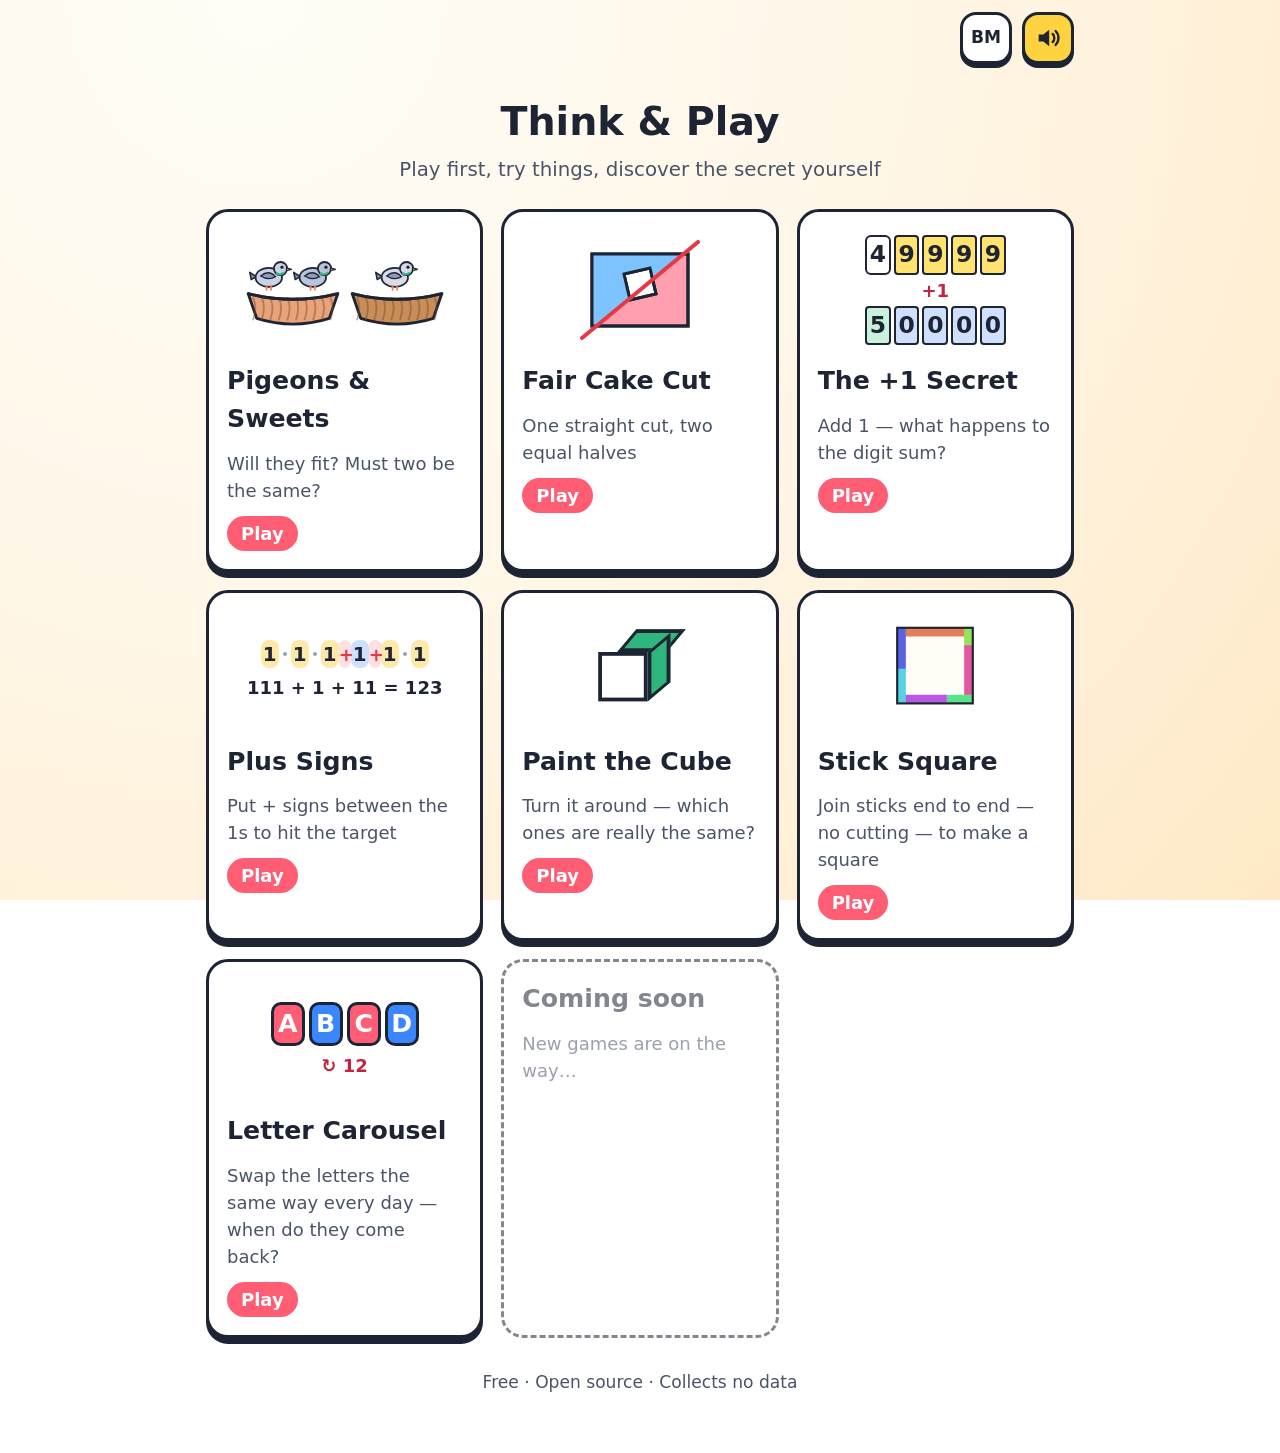
==== index.html @ a8178cfa "Letter Carousel: add a culture corner on heavenly stems and earthly branches Press Next year from 19" ====
<!doctype html>
<html lang="zh-Hans">
<head>
  <meta charset="utf-8">
  <meta name="viewport" content="width=device-width, initial-scale=1, viewport-fit=cover">
  <title>思维小游戏 · Think &amp; Play</title>
  <meta name="description" content="Free, open-source math-thinking games for kids aged 8–12. No accounts, no tracking.">
  <link rel="stylesheet" href="css/style.css?v=27">
</head>
<body>
  <header class="topbar">
    <span style="flex:1"></span>
    <button class="icon-btn" data-lang-next data-i18n-aria="langNext"></button>
    <button class="icon-btn toggle" data-sound-toggle data-i18n-aria="sound"></button>
  </header>

  <main class="hub">
    <h1 data-i18n="siteTitle">思维小游戏</h1>
    <p class="sub" data-i18n="siteSub">先玩，先试，自己发现秘诀</p>

    <div class="cards">
      <a class="card" href="pigeon.html">
        <div class="art" id="pigeon-art"></div>
        <h2 data-i18n="gamePigeon">鸽子与糖果</h2>
        <p data-i18n="gamePigeonDesc">放得下吗？一定会撞吗？</p>
        <span class="tag" data-i18n="play">开始玩</span>
      </a>
      <a class="card" href="cut.html">
        <div class="art" id="cut-art"></div>
        <h2 data-i18n="gameCut">公平切蛋糕</h2>
        <p data-i18n="gameCutDesc">一刀，切成一样大的两块</p>
        <span class="tag" data-i18n="play">开始玩</span>
      </a>
      <a class="card" href="digit.html">
        <div class="art" id="digit-art"><div class="odo"><span>4</span><span class="nine">9</span><span class="nine">9</span><span class="nine">9</span><span class="nine">9</span></div><b class="odo-arrow">+1</b><div class="odo"><span class="plus">5</span><span class="zero">0</span><span class="zero">0</span><span class="zero">0</span><span class="zero">0</span></div></div>
        <h2 data-i18n="gameDigit">加一的秘密</h2>
        <p data-i18n="gameDigitDesc">加 1 以后，数字和会怎么变？</p>
        <span class="tag" data-i18n="play">开始玩</span>
      </a>
      <a class="card" href="plus.html">
        <div class="art" id="plus-art"><div class="ones locked demo"><span class="one b0">1</span><span class="gap"></span><span class="one b0">1</span><span class="gap"></span><span class="one b0">1</span><span class="gap on">+</span><span class="one b1">1</span><span class="gap on">+</span><span class="one b0">1</span><span class="gap"></span><span class="one b0">1</span></div><b class="plus-eq">111 + 1 + 11 = 123</b></div>
        <h2 data-i18n="gamePlus">加号游戏</h2>
        <p data-i18n="gamePlusDesc">在一排 1 中间放加号，凑出目标数</p>
        <span class="tag" data-i18n="play">开始玩</span>
      </a>
      <a class="card" href="cube.html">
        <div class="art" id="cube-art"><div class="mini-cube big"><span class="mt"></span><span class="mf"></span><span class="mr"></span></div></div>
        <h2 data-i18n="gameCube">涂立方体</h2>
        <p data-i18n="gameCubeDesc">转一转，看看哪些其实是同一种</p>
        <span class="tag" data-i18n="play">开始玩</span>
      </a>
      <a class="card" href="stick.html">
        <div class="art" id="stick-art"><svg viewBox="0 0 120 100" aria-hidden="true"><rect x="25" y="10" width="70" height="70" fill="#fffdf6"/><g stroke-width="8"><line x1="25" y1="14" x2="33" y2="14" stroke="hsl(47 72% 62%)"/><line x1="33" y1="14" x2="95" y2="14" stroke="hsl(16 72% 62%)"/><line x1="91" y1="10" x2="91" y2="26" stroke="hsl(94 72% 62%)"/><line x1="91" y1="26" x2="91" y2="80" stroke="hsl(329 72% 62%)"/><line x1="95" y1="76" x2="71" y2="76" stroke="hsl(141 72% 62%)"/><line x1="71" y1="76" x2="25" y2="76" stroke="hsl(282 72% 62%)"/><line x1="29" y1="80" x2="29" y2="48" stroke="hsl(188 72% 62%)"/><line x1="29" y1="48" x2="29" y2="10" stroke="hsl(235 72% 62%)"/></g><rect x="25" y="10" width="70" height="70" fill="none" stroke="#1d2433" stroke-width="2"/></svg></div>
        <h2 data-i18n="gameStick">小棒拼正方形</h2>
        <p data-i18n="gameStickDesc">首尾接起来，不能截断，拼成正方形</p>
        <span class="tag" data-i18n="play">开始玩</span>
      </a>
      <a class="card" href="letter.html">
        <div class="art" id="letter-art"><div class="today mini"><span class="ltile" style="background:#ff5d73;color:#fff">A</span><span class="ltile" style="background:#3a86ff;color:#fff">B</span><span class="ltile" style="background:#ff5d73;color:#fff">C</span><span class="ltile" style="background:#3a86ff;color:#fff">D</span></div><b class="odo-arrow">↻ 12</b></div>
        <h2 data-i18n="gameLetter">字母转转乐</h2>
        <p data-i18n="gameLetterDesc">每天按同样的规则换字母，几天后回到原样？</p>
        <span class="tag" data-i18n="play">开始玩</span>
      </a>
      <div class="card soon">
        <h2 data-i18n="comingSoon">快做好了</h2>
        <p data-i18n="noGamesYet">新游戏正在路上……</p>
      </div>
    </div>

    <p class="footer" data-i18n="footer">免费 · 开源 · 不收集任何信息</p>
  </main>

  <script src="js/core.js?v=27"></script>
  <script src="js/strings.js?v=27"></script>
  <script src="js/pigeon-skins.js?v=27"></script>
  <script>
    (function () {
      var sk = MG.PIGEON_ART;
      document.getElementById('pigeon-art').innerHTML =
        '<div class="hub-nest">' + sk.item(0) + sk.item(1) + sk.box(true) + '</div>' +
        '<div class="hub-nest">' + sk.item(2) + sk.box(false) + '</div>';
      document.getElementById('cut-art').innerHTML =
        '<svg viewBox="0 0 120 100" aria-hidden="true"><defs><clipPath id="hl"><path d="M0 0H120L0 100Z"/></clipPath></defs>' +
        '<path d="M12 14H108V86H12Z M44 34L70 28L76 54L50 60Z" fill="#ff9fb0" fill-rule="evenodd" stroke="#1d2433" stroke-width="3"/>' +
        '<path d="M12 14H108V86H12Z M44 34L70 28L76 54L50 60Z" fill="#7cc3ff" fill-rule="evenodd" clip-path="url(#hl)"/>' +
        '<path d="M12 14H108V86H12Z M44 34L70 28L76 54L50 60Z" fill="none" stroke="#1d2433" stroke-width="3"/>' +
        '<path d="M2 98L118 2" stroke="#e63946" stroke-width="4" stroke-linecap="round"/></svg>';
      MG.setupTopbar();
    })();
  </script>
</body>
</html>
---- css/style.css ----
/* 大字、高对比、大按钮、触屏友好 */
:root {
  --bg: #fff7e8;
  --bg2: #ffe9c7;
  --card: #ffffff;
  --ink: #1d2433;
  --ink-soft: #4a5468;
  --accent: #ff5d73;
  --accent-ink: #ffffff;
  --go: #13a36b;
  --line: #1d2433;
  --sel: #ffd23f;
  --focus: #3a86ff;
  --radius: 22px;
  font-size: 18px;
}
* { box-sizing: border-box; }
[hidden] { display: none !important; }
html, body { margin: 0; }
body {
  font-family: "PingFang SC", "Hiragino Sans GB", "Noto Sans SC", "Microsoft YaHei", system-ui, -apple-system, "Segoe UI", Roboto, sans-serif;
  color: var(--ink);
  background: radial-gradient(circle at 20% 0%, #fffdf6 0, var(--bg) 45%, var(--bg2) 100%) fixed;
  min-height: 100vh; min-height: 100dvh;
  -webkit-tap-highlight-color: transparent;
  line-height: 1.5;
}
button { font: inherit; color: inherit; cursor: pointer; touch-action: manipulation; }
button:focus-visible, a:focus-visible { outline: 4px solid var(--focus); outline-offset: 3px; }
svg { display: block; }

/* ---------- 顶栏 ---------- */
.topbar {
  display: flex; align-items: center; gap: 10px;
  padding: 12px 16px; max-width: 900px; margin: 0 auto;
}
.topbar .title { flex: 1; min-width: 0; font-size: 1.25rem; font-weight: 800; text-align: center; white-space: nowrap; overflow: hidden; text-overflow: ellipsis; }
.icon-btn {
  width: 52px; height: 52px; flex: none; border-radius: 16px;
  border: 3px solid var(--line); background: var(--card);
  display: grid; place-items: center; padding: 0; font-weight: 800; font-size: .95rem;
  box-shadow: 0 4px 0 var(--line); transition: transform .08s;
  text-decoration: none; color: var(--ink);
}
.icon-btn svg { width: 28px; height: 28px; }
.icon-btn:active { transform: translateY(3px); box-shadow: 0 1px 0 var(--line); }
.icon-btn[aria-pressed="true"].toggle { background: var(--sel); }

.big-btn {
  display: inline-flex; align-items: center; justify-content: center; gap: 10px;
  min-height: 64px; padding: 0 28px; border-radius: 999px;
  border: 3px solid var(--line); background: var(--accent); color: var(--accent-ink);
  font-size: 1.3rem; font-weight: 800; box-shadow: 0 5px 0 var(--line);
  text-decoration: none; transition: transform .08s, opacity .2s;
}
.big-btn svg { width: 30px; height: 30px; }
.big-btn:active { transform: translateY(4px); box-shadow: 0 1px 0 var(--line); }
.big-btn.secondary { background: var(--card); color: var(--ink); }
.big-btn.go { background: var(--go); }
.big-btn:disabled { opacity: .35; cursor: default; transform: none; box-shadow: 0 5px 0 var(--line); }

/* ---------- 首页 ---------- */
.hub { max-width: 900px; margin: 0 auto; padding: 8px 16px 40px; }
.hub h1 { font-size: 2.2rem; margin: 8px 0 0; text-align: center; }
.hub .sub { text-align: center; color: var(--ink-soft); margin: 4px 0 24px; font-size: 1.1rem; }
.cards { display: grid; gap: 18px; grid-template-columns: repeat(auto-fit, minmax(250px, 1fr)); }
.card {
  background: var(--card); border: 3px solid var(--line); border-radius: var(--radius);
  box-shadow: 0 6px 0 var(--line); padding: 18px; display: flex; flex-direction: column; gap: 12px;
  text-decoration: none; color: inherit;
}
.card .art { height: 120px; display: flex; align-items: center; justify-content: center; gap: 4px; }
.card .art svg { width: 56px; height: 56px; }
.card h2 { margin: 0; font-size: 1.4rem; }
.card p { margin: 0; color: var(--ink-soft); }
.card.soon { opacity: .55; box-shadow: none; border-style: dashed; }
.card .tag { align-self: flex-start; font-weight: 800; padding: 4px 14px; border-radius: 999px; background: var(--bg2); }
.card:not(.soon) .tag { background: var(--accent); color: #fff; }
.footer { text-align: center; color: var(--ink-soft); margin-top: 32px; font-size: .95rem; }
.footer a { color: inherit; }


/* ---------- 游戏页通用 ---------- */
.game { max-width: 900px; margin: 0 auto; padding: 0 16px 24px; display: flex; flex-direction: column; gap: 12px; }

/* ---------- 弹窗 ---------- */
dialog {
  border: 3px solid var(--line); border-radius: 28px; padding: 24px; max-width: min(560px, calc(100vw - 32px));
  width: 100%; background: var(--card); color: var(--ink); box-shadow: 0 8px 0 var(--line);
  max-height: calc(100dvh - 32px);
}
dialog::backdrop { background: rgba(29, 36, 51, .45); }
dialog h2 { margin: 0 0 8px; font-size: 1.9rem; text-align: center; }
dialog .face { width: 110px; height: 110px; margin: 0 auto 8px; }
dialog .tip { font-size: 1.2rem; font-weight: 700; text-align: center; background: var(--bg); border-radius: 18px; padding: 14px; margin: 12px 0; }
dialog .actions { display: flex; gap: 12px; justify-content: center; flex-wrap: wrap; margin-top: 16px; }
dialog.math { max-width: min(680px, calc(100vw - 32px)); }
dialog.math h3 { margin: 18px 0 4px; font-size: 1.25rem; }
dialog.math p { margin: 6px 0; font-size: 1.05rem; }
.levels-grid { display: grid; grid-template-columns: repeat(auto-fill, minmax(76px, 1fr)); gap: 12px; margin-top: 12px; }
.lv-btn {
  height: 76px; border-radius: 20px; border: 3px solid var(--line); background: var(--card);
  font-size: 1.6rem; font-weight: 800; box-shadow: 0 4px 0 var(--line); position: relative;
}
.lv-btn.done { background: #c9f2dc; }
.lv-btn.current { background: var(--sel); }
.lv-btn:disabled { opacity: .35; box-shadow: none; }
.lv-btn small { position: absolute; bottom: 3px; left: 0; right: 0; font-size: .7rem; letter-spacing: 2px; }
dialog.rules h3 { margin: 16px 0 4px; font-size: 1.25rem; }
.rules-list { list-style: none; padding: 0; margin: 8px 0; display: flex; flex-direction: column; gap: 10px; counter-reset: r; }
.rules-list li { display: flex; align-items: center; gap: 12px; font-size: 1.1rem; font-weight: 700; background: var(--bg); border-radius: 18px; padding: 10px 12px; }
.rule-art { flex: none; width: 76px; height: 56px; display: flex; align-items: center; justify-content: center; gap: 2px; }
.rule-art svg { width: 36px; height: 36px; }
.fx-canvas { position: fixed; inset: 0; width: 100vw; height: 100vh; pointer-events: none; z-index: 1000; }

@media (max-width: 520px) {
  :root { font-size: 16px; }
  .topbar { gap: 6px; padding: 10px 12px; }
  .topbar .title { font-size: 1.05rem; }
  .icon-btn { width: 46px; height: 46px; border-radius: 14px; }
  .icon-btn svg { width: 24px; height: 24px; }
}
/* 用户开了「减少动态效果」：不做任何动画（尤其不要无限循环的动画） */
@media (prefers-reduced-motion: reduce) {
  *, *::before, *::after { animation-duration: .01ms !important; animation-iteration-count: 1 !important; transition-duration: .01ms !important; }
}

/* ---------- 鸽子与糖果 ---------- */
.ask-row { display: flex; align-items: center; gap: 12px; }
.ask { flex: 1; margin: 0; font-size: 1.35rem; line-height: 1.35; }
.status { margin: 0; min-height: 1.6em; font-weight: 800; font-size: 1.1rem; text-align: center; }
.status.warn { color: #c2253f; }
.status.info { color: #1d5fc9; }
.status.soft { color: var(--ink-soft); font-weight: 700; }
.pboard {
  background: rgba(255, 255, 255, .65); border: 3px solid var(--line); border-radius: var(--radius);
  padding: 14px; min-height: 240px; display: flex; flex-direction: column; gap: 14px; justify-content: center;
}
.pbar { display: flex; flex-direction: column; gap: 12px; align-items: center; }
.pactions, .least-ctrl { display: flex; gap: 10px; align-items: center; justify-content: center; flex-wrap: wrap; }
.icon-btn.hint, .big-btn.hint { outline: 4px solid var(--g1, #ff8c1a); outline-offset: 3px; }
.icon-btn:disabled { opacity: .35; cursor: default; box-shadow: none; transform: none; }
.small-txt { font-size: 1rem; }
.n-val { min-width: 2.4em; text-align: center; font-size: 2rem; }

/* 第一章：电线上的鸽子 + 窝 */
.wire { min-height: 56px; display: flex; flex-wrap: wrap; gap: 4px; justify-content: center; align-items: flex-end;
  border-bottom: 3px solid #7a8396; padding-bottom: 2px; }
.witem svg { width: 50px; height: 42px; }
.nests { display: grid; gap: 10px; grid-template-columns: repeat(var(--cols), minmax(0, 1fr)); }
.nest-wrap { display: flex; flex-direction: column; align-items: center; border-radius: 18px; padding: 6px 2px 0; cursor: pointer; }
.nest-wrap.over { background: repeating-linear-gradient(135deg, #ffe36e 0 10px, #fff3b0 10px 20px); }
.nest-wrap.glow { outline: 4px solid #ff8c1a; outline-offset: 2px; }
.nest-in { display: flex; flex-wrap: wrap-reverse; justify-content: center; align-items: flex-end; gap: 2px; min-height: 48px; margin-bottom: -10px; position: relative; z-index: 1; }
.pitem { padding: 0; border: 0; background: none; border-radius: 10px; }
.pitem svg { width: 46px; height: 38px; }
.pitem.extra { background: rgba(255, 93, 115, .3); }
.slot { width: 40px; height: 34px; border: 3px dashed #a39b8b; border-radius: 50%; margin: 2px 3px; }
.nest-btn { width: 100%; max-width: 130px; padding: 0; border: 0; background: none; position: relative; text-align: center; }
.nest-btn svg { width: 100%; height: auto; }
.nest-btn .cnt { display: block; font-weight: 800; font-size: .95rem; white-space: nowrap; }
.nest-wrap.over .cnt { color: #c2253f; }

/* 第二章：分糖 */
.pool { display: flex; flex-direction: column; align-items: center; gap: 6px; }
.pool-sweets, .plate { display: flex; flex-wrap: wrap; justify-content: center; gap: 2px; }
.pool-sweets { min-height: 30px; }
.psweet svg { width: 32px; height: 24px; }
.pool-n { font-size: 1.15rem; }
.kids { display: grid; gap: 10px; grid-template-columns: repeat(auto-fit, minmax(120px, 1fr)); }
.kid { display: flex; flex-direction: column; align-items: center; gap: 6px; background: var(--card); border: 3px solid var(--line); border-radius: 20px; padding: 8px 6px; }
.kid > svg { width: 64px; height: 64px; }
.kid.same { box-shadow: 0 0 0 6px var(--sel); }
.kid .plate { min-height: 28px; max-width: 120px; }
.kid .plate .psweet svg { width: 24px; height: 18px; }
.kid .amt { font-size: 2rem; line-height: 1; }
.kid .pm { display: flex; gap: 8px; }
.kid .pm .icon-btn { width: 48px; height: 48px; }

/* 第三章：楼梯 + 比一比 */
.least-top { display: flex; flex-direction: column; align-items: center; gap: 4px; }
.faces { display: flex; flex-wrap: wrap; justify-content: center; align-items: center; }
.faces .face svg { width: 34px; height: 34px; }
.faces .more { font-weight: 800; margin-left: 4px; }
.kid-n { font-size: 1.3rem; }
.stair { width: 100%; max-height: 170px; }
.stair-note { margin: 0; text-align: center; color: var(--ink-soft); font-weight: 700; }
.compare { display: flex; flex-direction: column; gap: 8px; }
.cmp-row { display: flex; flex-direction: column; gap: 2px; font-weight: 700; }
.cmp-head { display: flex; justify-content: space-between; gap: 8px; }
.cmp-head b { font-size: 1.15rem; }
.cmp-track { height: 22px; border: 3px solid var(--line); border-radius: 999px; background: #fff; overflow: hidden; }
.cmp-bar { height: 100%; }
.cmp-bar.need { background: #2ec4b6; }
.cmp-bar.need.over { background: #ff5d73; }
.cmp-bar.have { background: #ffb627; }
.verdict { margin: 0; text-align: center; font-size: 1.2rem; font-weight: 800; padding: 6px 10px; border-radius: 14px; }
.verdict small { display: block; font-size: .9rem; font-weight: 700; color: var(--ink-soft); }
.verdict.ok { background: #d6f5ec; }
.verdict.forced { background: #ffe0e5; }

/* 奥数真题卡片 */
.oly-card { background: #fffbe6; border: 3px solid var(--line); border-radius: var(--radius); padding: 14px 16px; box-shadow: 0 5px 0 var(--line); }
.oly-source { margin: 0 0 8px; font-size: .9rem; font-weight: 800; color: #8a5a00; }
.oly-q { margin: 0; font-size: 1.1rem; font-weight: 700; }
.oly-note { margin: 8px 0 0; font-size: .9rem; color: var(--ink-soft); }
.oly-src-small { font-size: .9rem; font-weight: 800; color: #8a5a00; background: #fffbe6; border-radius: 12px; padding: 8px 12px; }

/* 弹窗里的小零件 */
.lv-chapter { margin: 14px 0 0; font-size: 1.15rem; }
.lv-btn svg { width: 34px; height: 34px; margin: 0 auto; }
dialog .face svg { width: 100%; height: 100%; }
.rule-art { width: 96px; }
.rule-art svg { width: 40px; height: 34px; }
.rule-art .arrow { font-weight: 800; }
.pm-demo, .nope-demo { display: flex; gap: 4px; }
.pm-demo svg, .nope-demo svg { width: 28px; height: 28px; }

/* 解答、想一想：没有游戏的关卡 */
.lesson { display: flex; flex-direction: column; gap: 12px; }
.lesson-art { display: flex; flex-direction: column; gap: 8px; align-items: stretch; }
.lesson-text, .lesson-q { margin: 0; font-size: 1.15rem; font-weight: 700; line-height: 1.6; }
.art-nests .nest-wrap { cursor: default; }
.art-nests { max-width: 420px; margin: 0 auto; width: 100%; }
.art-kids .kid { padding: 6px 4px; }
.art-kids .kid > svg { width: 48px; height: 48px; }
.art-formula { margin: 0; text-align: center; font-size: 1.3rem; font-weight: 800; }
.art-formula .teal { color: #13866f; }
.big-answer { margin: 0; text-align: center; font-size: 2.2rem; font-weight: 900; color: #c2253f; }
.reveal { margin: 0; padding: 10px 14px; border-radius: 16px; font-size: 1.1rem; font-weight: 700; }
.reveal b { display: block; font-size: .95rem; }
.hint-box { background: #e3eeff; }
.answer-box { background: #d6f5ec; }
.big-btn.toggle-big[aria-pressed="true"] { background: var(--sel); }
.drawer { display: flex; flex-wrap: wrap; justify-content: center; gap: 4px; padding: 12px; border: 3px solid var(--line); border-radius: 12px; background: #e9d2b4; max-width: 320px; margin: 0 auto; box-shadow: inset 0 -10px 0 #d2b38c; }
.sock { width: 30px; height: 38px; }
.sock-boxes { display: grid; grid-template-columns: repeat(3, 1fr); gap: 8px; max-width: 360px; margin: 0 auto; width: 100%; }
.sock-box { display: flex; justify-content: center; gap: 2px; padding: 10px 4px; border: 3px solid var(--line); border-radius: 12px; background: #fff; min-height: 70px; }
.sock.pop { outline: 3px dashed #c2253f; outline-offset: 2px; border-radius: 8px; }
.tiles { display: flex; flex-wrap: wrap; justify-content: center; gap: 6px; }
.ntile { display: inline-grid; place-items: center; width: 42px; height: 42px; border: 3px solid var(--line); border-radius: 12px; background: #fff; font-weight: 800; font-size: 1.15rem; }
.ntile.picked { background: var(--sel); }
.ntile.sixth { background: #ffb3c0; outline: 3px dashed #c2253f; outline-offset: 2px; }
.ntile.clash { background: #ffe0e5; text-decoration: line-through; }
.pair-boxes { display: grid; grid-template-columns: repeat(5, 1fr); gap: 6px; }
.pair-box { display: flex; flex-direction: column; align-items: center; gap: 4px; padding: 6px 2px; border: 3px solid var(--line); border-radius: 12px; background: #fff7e8; }
.pair-box small { font-weight: 800; color: var(--ink-soft); }
.hands { width: 100%; max-width: 230px; margin: 0 auto; }

@media (max-width: 520px) {
  .ask { font-size: 1.15rem; }
  .pboard { padding: 10px 8px; }
  .nests { gap: 4px; }
  .pitem svg { width: 36px; height: 30px; }
  .slot { width: 30px; height: 26px; }
  .witem svg { width: 40px; height: 34px; }
  .kids { grid-template-columns: repeat(auto-fit, minmax(96px, 1fr)); gap: 6px; }
  .kid > svg { width: 52px; height: 52px; }
  .kid .pm .icon-btn { width: 42px; height: 42px; }
  .kids-4 .kids { grid-template-columns: repeat(2, 1fr); }
  .oly-q { font-size: 1rem; }
  .lesson-text, .lesson-q { font-size: 1.05rem; }
  .pair-boxes { gap: 3px; }
  .ntile { width: 36px; height: 36px; font-size: 1rem; }
  .pair-box .ntile { width: 34px; }
  .oly-card { padding: 10px 12px; }
  .n-val { font-size: 1.6rem; }
}
.hub-nest { display: flex; flex-wrap: wrap; justify-content: center; width: 100px; }
.card .art .hub-nest svg { width: 44px; height: 38px; }
.card .art .hub-nest svg:last-child { width: 96px; height: 42px; margin-top: -8px; }
.kids.art-kids { grid-template-columns: repeat(4, minmax(0, 1fr)); gap: 6px; }
.art-kids .plate .psweet svg { width: 18px; height: 14px; }
.portrait { margin: 0 auto; display: flex; flex-direction: column; align-items: center; gap: 6px; }
.portrait svg { width: 170px; height: auto; }
.portrait figcaption { font-size: .9rem; font-weight: 700; color: var(--ink-soft); text-align: center; }

/* ---------- 公平切蛋糕 ---------- */
.cut-board { padding: 8px; }
.csvg { width: 100%; max-width: 560px; margin: 0 auto; aspect-ratio: 1; touch-action: none; display: block; user-select: none; -webkit-user-select: none; }
.csvg .cut { stroke: #1d2433; stroke-width: .9; stroke-linecap: round; }
.csvg .cut.helper { stroke: #6b7280; stroke-width: .45; stroke-dasharray: 1.6 1.1; }
.csvg .cut.helper.last { stroke: #1d2433; stroke-width: .7; stroke-dasharray: none; }
.csvg .cut.win { stroke: #e63946; stroke-width: 1.2; stroke-dasharray: none; }
.csvg .pt { fill: #3a86ff; stroke: #fff; stroke-width: .5; }
.csvg .pt.sel { fill: #ffd23f; stroke: #1d2433; stroke-width: .6; }
.csvg .pt.glow { fill: #ff8c1a; stroke: #1d2433; stroke-width: .5; r: 2.2; }
.csvg .hint-ring { fill: none; stroke: #ff8c1a; stroke-width: .8; stroke-dasharray: 1.4 1; }
.reveal-wrap { display: flex; flex-direction: column; gap: 8px; }
.read-art { width: 220px; max-width: 70vw; height: auto; }
.card .art #cut-art svg, #cut-art svg { width: 120px; height: 100px; }
.portrait-row { display: grid; grid-template-columns: 1fr 1fr; gap: 10px; }
.portrait-row .portrait svg { width: 100%; max-width: 160px; }
.portrait figcaption b { display: block; color: var(--ink); }
.portrait figcaption span { font-weight: 600; }

/* ---------- 加一的秘密 ---------- */
.wheels { display: grid; grid-template-columns: repeat(7, minmax(0, 1fr)); gap: 6px; max-width: 480px; margin: 0 auto; width: 100%; }
.wheel { display: flex; flex-direction: column; align-items: center; gap: 4px; background: #1d2433; border-radius: 14px; padding: 6px 2px; }
.wheel .dg { font-size: 2.2rem; line-height: 1.1; color: #fff; font-variant-numeric: tabular-nums; }
.wheel.lead .dg { color: #66708a; }
.wheel .wbtn { width: 40px; height: 36px; border-radius: 10px; box-shadow: 0 3px 0 var(--line); }
.wheel .wbtn svg { width: 22px; height: 22px; }
.wheels.locked .wbtn { visibility: hidden; }
.sums { display: flex; flex-direction: column; gap: 8px; }
.srow { display: flex; flex-wrap: wrap; align-items: baseline; gap: 4px 10px; background: #fff; border: 2px solid var(--line); border-radius: 14px; padding: 8px 12px; }
.slabel { font-size: 1.05rem; min-width: 8.5em; }
.slabel b { font-size: 1.3rem; font-variant-numeric: tabular-nums; }
.sdigits { font-weight: 700; font-variant-numeric: tabular-nums; }
.sdigits i { font-style: normal; color: var(--ink-soft); margin: 0 2px; }
.sdigits b { font-size: 1.25rem; }
.sdigits .nine, .odo .nine { background: #ffe36e; border-radius: 4px; }
.sdigits .zero, .odo .zero { background: #cfe0ff; border-radius: 4px; }
.sdigits .plus, .odo .plus { background: #c9f2dc; border-radius: 4px; }
.badge { font-weight: 800; font-size: .9rem; border-radius: 999px; padding: 1px 10px; }
.badge.ok { background: #c9f2dc; color: #0d6b45; }
.badge.no { background: #ffe0e5; color: #a01a33; }
.change { margin: 0; text-align: center; font-weight: 800; font-size: 1.15rem; }
.change b { font-size: 1.6rem; }
.change.down b { color: #c2253f; }
.change.up b { color: #13866f; }
.odo { display: inline-flex; gap: 3px; font-weight: 900; font-size: 1.6rem; font-variant-numeric: tabular-nums; }
.odo span { display: inline-block; min-width: 1.1em; text-align: center; border: 2px solid var(--line); border-radius: 6px; background: #fff; }
.odo.big { font-size: 2rem; justify-content: center; width: 100%; height: 100%; align-items: center; }
#digit-art { flex-direction: column; gap: 2px; }
#digit-art .odo { font-size: 1.3rem; }
.odo-arrow { color: #c2253f; }
.carry-art { display: flex; flex-wrap: wrap; align-items: center; justify-content: center; gap: 10px; }
.carry-arrow { font-weight: 900; color: #c2253f; font-size: 1.2rem; }
.mod-table { border-collapse: collapse; margin: 0 auto; font-weight: 700; text-align: center; }
.mod-table th, .mod-table td { border: 2px solid var(--line); padding: 4px 10px; }
.mod-table th { font-size: .85rem; background: var(--bg2); }
.mod-table tr.hit td { background: #c9f2dc; font-weight: 900; }
@media (max-width: 520px) {
  .wheels { gap: 3px; }
  .wheel .dg { font-size: 1.7rem; }
  .wheel .wbtn { width: 38px; height: 34px; }
  .slabel { min-width: 0; }
}



/* ---------- 加号游戏 ---------- */
.ones { display: flex; flex-wrap: wrap; align-items: center; justify-content: center; row-gap: 8px; max-width: 560px; margin: 0 auto; }
.one { display: inline-grid; place-items: center; width: 28px; height: 44px; font-size: 1.7rem; font-weight: 900; font-variant-numeric: tabular-nums; border-radius: 8px; }
.one.b0 { background: #ffe9a8; }
.one.b1 { background: #cfe0ff; }
.gap { width: 24px; height: 44px; padding: 0; border: 0; background: transparent; border-radius: 6px; font-size: 1.5rem; font-weight: 900; color: #e63946; position: relative; }
.gap:not(.on)::after { content: ""; position: absolute; left: 50%; top: 50%; width: 4px; height: 4px; margin: -2px 0 0 -2px; border-radius: 50%; background: #9aa3b5; }
.gap.on { background: #ffe0e5; }
.ones:not(.locked) .gap:hover { background: #fff3c4; }
.ones.demo .one { width: 18px; height: 28px; font-size: 1.1rem; }
.ones.demo .gap { width: 12px; height: 28px; font-size: 1rem; display: inline-grid; place-items: center; }
.counts { display: flex; flex-direction: column; gap: 8px; align-items: center; }
.crow { display: flex; align-items: center; gap: 8px; }
.crow .rep { min-width: 3.2em; text-align: right; font-size: 1.5rem; font-variant-numeric: tabular-nums; }
.crow .times { font-weight: 800; color: var(--ink-soft); }
.crow .cval { min-width: 2.6em; text-align: center; font-size: 1.5rem; }
.crow.singles { border-top: 2px dashed #9aa3b5; padding-top: 6px; }
.crow.singles.bad .cval { color: #c2253f; }
.cnote { color: var(--ink-soft); font-weight: 700; }
.psum { display: flex; flex-direction: column; gap: 8px; align-items: center; }
.pieces { display: flex; flex-wrap: wrap; gap: 4px; justify-content: center; align-items: center; font-weight: 800; }
.pieces i { font-style: normal; color: #e63946; }
.piece { background: #fff; border: 2px solid var(--line); border-radius: 999px; padding: 0 10px; font-variant-numeric: tabular-nums; }
.meters { display: flex; gap: 10px; flex-wrap: wrap; justify-content: center; }
.meter { display: flex; flex-direction: column; align-items: center; background: #fff; border: 3px solid var(--line); border-radius: 16px; padding: 4px 16px; min-width: 120px; }
.meter span { font-weight: 800; font-size: .9rem; color: var(--ink-soft); }
.meter b { font-size: 1.8rem; font-variant-numeric: tabular-nums; }
.meter small { font-weight: 700; color: var(--ink-soft); }
.meter.hit { background: #c9f2dc; }
.meter.over { background: #ffe0e5; }
.win-plus { display: flex; flex-direction: column; align-items: center; justify-content: center; height: 100%; }
.win-plus b { font-size: 2.4rem; }
.win-plus span { font-weight: 800; color: #e63946; }
.win-chips { display: grid; grid-template-columns: repeat(3, 1fr); gap: 4px; height: 100%; align-content: center; }
.win-chips span { display: grid; place-items: center; height: 32px; border: 2px solid var(--line); border-radius: 8px; background: #c9f2dc; font-weight: 900; font-size: 1rem; }
#plus-art { flex-direction: column; gap: 6px; }
.plus-eq { font-size: 1rem; }
@media (max-width: 520px) {
  .one { width: 22px; height: 38px; font-size: 1.4rem; }
  .gap { width: 20px; height: 40px; }
  .one { height: 40px; }
  .crow .rep { font-size: 1.25rem; }
  .crow .icon-btn { width: 42px; height: 42px; }
}

/* ---------- 涂立方体 ---------- */
.stepper { display: flex; gap: 8px; align-items: center; justify-content: center; flex-wrap: wrap; }
.cube-board { align-items: center; }
.cube-stage { display: flex; flex-direction: column; align-items: center; gap: 6px; }
.cube-row { display: flex; align-items: center; gap: 10px; }
.scene { --size: 170px; --half: 85px; width: var(--size); height: var(--size); perspective: 700px; touch-action: none; cursor: grab; margin: 24px; }
.scene.locked { cursor: default; }
.cube3d { width: 100%; height: 100%; position: relative; transform-style: preserve-3d; transition: transform .3s ease; }
.cube3d.dragging { transition: none; }
.cface { position: absolute; inset: 0; border: 4px solid #1d2433; border-radius: 14px; backface-visibility: hidden; -webkit-backface-visibility: hidden;
  background: #fff; box-shadow: inset 0 0 0 6px rgba(29, 36, 51, .06); cursor: pointer; }
.cface.painted { box-shadow: inset 0 0 0 6px rgba(255, 255, 255, .25); }
.cface:focus-visible { outline: 4px solid var(--focus); outline-offset: -8px; }
.collection { width: 100%; min-height: 104px; }
.collection h3 { margin: 4px 0; text-align: center; font-size: 1.05rem; }
.nets { display: flex; flex-wrap: wrap; gap: 10px; justify-content: center; }
.net-item { display: flex; flex-direction: column; align-items: center; padding: 4px; border-radius: 10px; }
.net-item small { font-weight: 800; color: var(--ink-soft); }
.net-item.flash { background: #ffe36e; }
.net { display: grid; grid-template-columns: repeat(4, 14px); grid-template-rows: repeat(3, 14px); gap: 2px; }
.net span { border: 2px solid #1d2433; border-radius: 3px; }
.net.small { grid-template-columns: repeat(4, 10px); grid-template-rows: repeat(3, 10px); gap: 1px; }
.net.small span { border-width: 1.5px; border-radius: 2px; }
.net-groups { display: flex; flex-direction: column; gap: 8px; }
.net-group { display: flex; align-items: center; gap: 12px; justify-content: center; }
.net-group > b { width: 1.5em; text-align: right; }
.win-nets { height: 100%; align-content: center; gap: 6px; }
.mini-cube { position: relative; width: 44px; height: 44px; }
.mini-cube span { position: absolute; border: 2px solid #1d2433; }
.mini-cube .mt { left: 10px; top: 0; width: 26px; height: 12px; background: #2fb67c; transform: skewX(-40deg); transform-origin: bottom left; }
.mini-cube .mf { left: 0; top: 12px; width: 26px; height: 26px; background: #fff; }
.mini-cube .mr { left: 26px; top: 12px; width: 12px; height: 26px; background: #2fb67c; transform: skewY(-40deg); transform-origin: top left; }
.mini-cube.big { transform: scale(1.9); }
@media (prefers-reduced-motion: reduce) { .cube3d { transition: none; } }
@media (max-width: 520px) {
  .scene { --size: 150px; --half: 75px; margin: 20px; }
  .turn { width: 44px; height: 44px; }
}

/* ---------- 小棒拼正方形 ---------- */
.stick-board { gap: 10px; }
.stdiv { margin: 0; text-align: center; font-weight: 800; font-size: 1.1rem; }
.sq-svg { width: 100%; max-width: 220px; margin: 0 auto; display: block; }
.stick-board > .sq-svg { max-width: 130px; }
.side-rows { display: flex; flex-direction: column; gap: 6px; }
.side-row { display: grid; grid-template-columns: 64px 1fr 56px; align-items: center; gap: 6px; }
.side-name { min-height: 44px; border-radius: 12px; border: 3px solid var(--line); background: var(--card); font-weight: 800; padding: 0 4px; }
.track { display: flex; height: 44px; border: 3px dashed #9aa3b5; border-radius: 10px; background: #fff; overflow: hidden; cursor: pointer; }
.side-row.full .track { border-style: solid; border-color: #13866f; }
.seg { height: 100%; border: 0; border-right: 2px solid #1d2433; padding: 0; font-weight: 900; font-size: .95rem; color: #1d2433; min-width: 0; overflow: hidden; }
.side-sum { text-align: right; font-variant-numeric: tabular-nums; }
.side-row.full .side-sum { color: #13866f; }
.pile-sticks { display: flex; flex-wrap: wrap; gap: 5px; justify-content: center; padding-bottom: 6px; border-bottom: 2px dashed #d6cdb8; min-height: 40px; }
.stick { height: 36px; flex: none; border: 3px solid var(--line); border-radius: 8px; font-weight: 900; font-size: 1rem; text-align: right; padding: 0 8px; color: #1d2433; }
.stick.sel { outline: 4px solid #ff8c1a; outline-offset: 2px; }
.pick-grid { display: grid; grid-template-columns: repeat(6, 1fr); gap: 6px; max-width: 420px; margin: 0 auto; width: 100%; }
.pick { min-height: 48px; border-radius: 12px; border: 3px solid var(--line); background: var(--card); font-weight: 800; font-size: 1.2rem; }
.pick.on { background: #c9f2dc; }
.count-art { display: flex; flex-direction: column; align-items: center; gap: 4px; }
.count-art .sq-svg { max-width: 160px; }
.read-squares { display: flex; gap: 10px; justify-content: center; }
.read-squares figure { margin: 0; text-align: center; font-weight: 800; flex: 1; max-width: 200px; }
dialog .face .sq-svg { max-width: 110px; }
#stick-art svg { width: 130px; height: 108px; }
@media (max-width: 520px) {
  .side-row { grid-template-columns: 52px 1fr 46px; gap: 4px; }
  .side-name { font-size: .9rem; }
}

/* ---------- 字母转转乐 ---------- */
.letter-board { gap: 10px; }
.ltile { display: inline-grid; place-items: center; width: 100%; aspect-ratio: 1; max-width: 46px; border: 3px solid var(--line); border-radius: 10px; background: #fff; font-weight: 900; font-size: 1.4rem; }
.ltile.small { max-width: 30px; border-width: 2px; border-radius: 6px; font-size: .95rem; }
.ltile.tiny { max-width: 22px; border-width: 1.5px; border-radius: 4px; font-size: .7rem; }
.rule-card { display: flex; flex-direction: column; align-items: center; gap: 4px; }
.rule-card > b { font-size: .9rem; color: var(--ink-soft); }
.rule-grid { display: grid; grid-template-columns: repeat(var(--n), minmax(0, 30px)); gap: 3px 4px; justify-items: center; }
.rule-grid i { font-style: normal; font-weight: 900; color: var(--ink-soft); line-height: 1; }
.chalkboard { background: #1f4d3a; border: 4px solid #8a6414; border-radius: 14px; padding: 8px 6px 12px; display: flex; flex-direction: column; align-items: center; gap: 6px; }
.chalkboard .day-label { color: #f6f3ea; font-weight: 800; }
.today { display: grid; grid-template-columns: repeat(var(--n), minmax(0, 46px)); gap: 4px; justify-content: center; width: 100%; }
.loops-line { margin: 0; text-align: center; font-weight: 800; }
.history { display: flex; flex-direction: column; gap: 3px; align-items: center; min-height: 152px; }
.hist-row { display: flex; align-items: center; gap: 8px; }
.hist-row small { min-width: 5em; text-align: right; color: var(--ink-soft); font-weight: 700; white-space: nowrap; }
.hist-tiles { display: flex; gap: 2px; }
.hist-tiles .ltile.tiny { width: 22px; }
.split-art { display: flex; gap: 8px; justify-content: center; flex-wrap: wrap; }
.split-group { display: flex; gap: 3px; padding: 6px; border: 3px dashed #9aa3b5; border-radius: 12px; }
.split-group .ltile.small { width: 30px; }
.loop-diagram { width: 100%; max-width: 460px; margin: 0 auto; display: block; }
.mini-rule { font-weight: 900; font-size: 1.1rem; }
#letter-art { flex-direction: column; gap: 6px; }
.today.mini { --n: 4; grid-template-columns: repeat(4, 34px); }
@media (max-width: 520px) {
  .ltile { font-size: 1.15rem; border-width: 2px; }
  .hist-row small { min-width: 4em; font-size: .75rem; }
}

/* 文化课：天干地支 */
.gz-year { display: flex; flex-direction: column; align-items: center; gap: 2px; background: #b3261e; color: #ffe9a8; border: 4px solid #8a6414; border-radius: 14px; padding: 10px; text-align: center; }
.gz-year b { font-size: 1.35rem; }
.gz-year small { font-weight: 800; color: #fff3c4; }
.gz-title { margin: 4px 0 0; font-size: 1rem; text-align: center; }
.gz-row { display: grid; gap: 4px; }
.gz-row.stems { grid-template-columns: repeat(5, 1fr); }
.gz-row.branches { grid-template-columns: repeat(6, 1fr); }
.gz-card { position: relative; display: flex; flex-direction: column; align-items: center; border: 3px solid var(--line); border-radius: 10px; background: #fff; padding: 14px 2px 4px; }
.gz-card small { position: absolute; top: 2px; left: 4px; font-weight: 900; font-size: .75rem; color: var(--ink-soft); }
.gz-card b { font-size: 1.5rem; line-height: 1.1; }
.gz-card i { font-style: normal; font-size: .7rem; font-weight: 700; color: var(--ink-soft); white-space: nowrap; overflow: hidden; text-overflow: ellipsis; max-width: 100%; }
.gz-card.cur { background: #ffd23f; box-shadow: 0 0 0 3px #b3261e; }
.gz-card.cur small { color: #1d2433; }
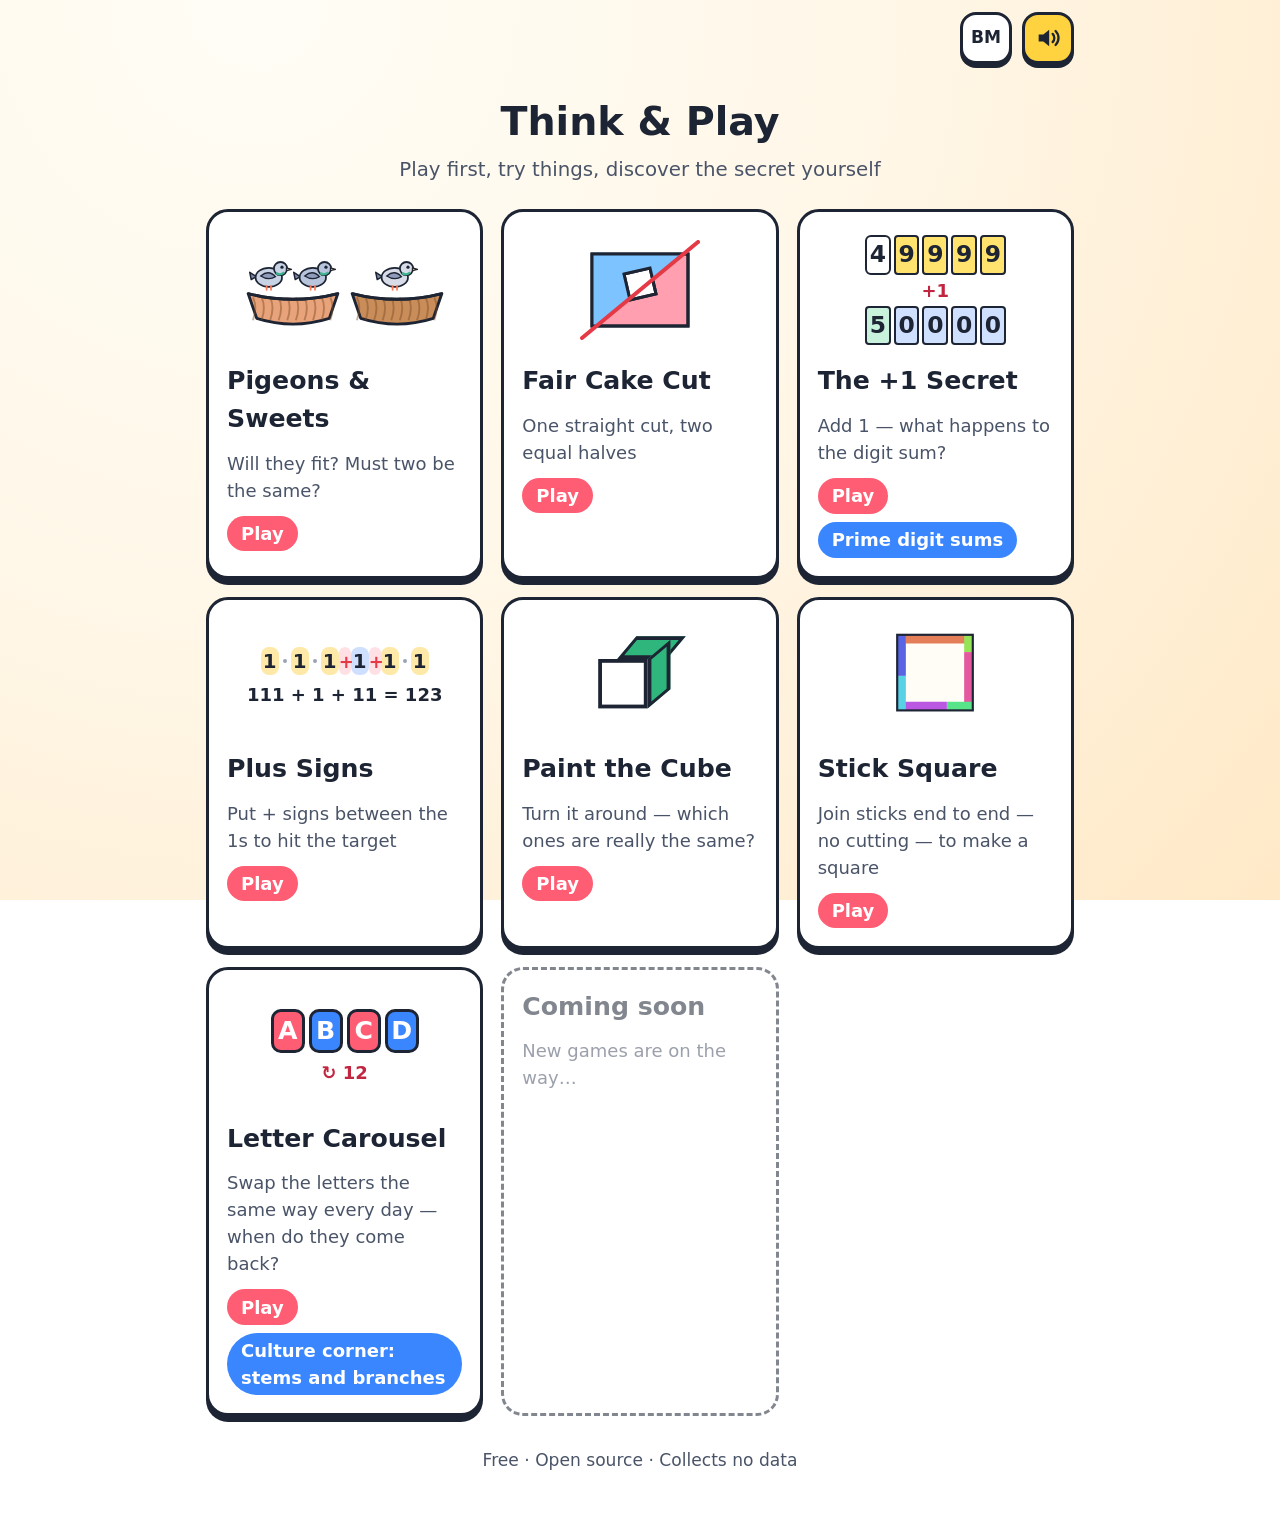
==== commit e1e84697: "Make the new chapters easy to find and always open The prime digit sums chapter and the stems-and-br" ====
--- a/index.html
+++ b/index.html
@@ -5,7 +5,7 @@
   <meta name="viewport" content="width=device-width, initial-scale=1, viewport-fit=cover">
   <title>思维小游戏 · Think &amp; Play</title>
   <meta name="description" content="Free, open-source math-thinking games for kids aged 8–12. No accounts, no tracking.">
-  <link rel="stylesheet" href="css/style.css?v=27">
+  <link rel="stylesheet" href="css/style.css?v=30">
 </head>
 <body>
   <header class="topbar">
@@ -31,12 +31,15 @@
         <p data-i18n="gameCutDesc">一刀，切成一样大的两块</p>
         <span class="tag" data-i18n="play">开始玩</span>
       </a>
-      <a class="card" href="digit.html">
-        <div class="art" id="digit-art"><div class="odo"><span>4</span><span class="nine">9</span><span class="nine">9</span><span class="nine">9</span><span class="nine">9</span></div><b class="odo-arrow">+1</b><div class="odo"><span class="plus">5</span><span class="zero">0</span><span class="zero">0</span><span class="zero">0</span><span class="zero">0</span></div></div>
+      <div class="card">
+        <a class="art" id="digit-art" href="digit.html" tabindex="-1" aria-hidden="true"><div class="odo"><span>4</span><span class="nine">9</span><span class="nine">9</span><span class="nine">9</span><span class="nine">9</span></div><b class="odo-arrow">+1</b><div class="odo"><span class="plus">5</span><span class="zero">0</span><span class="zero">0</span><span class="zero">0</span><span class="zero">0</span></div></a>
         <h2 data-i18n="gameDigit">加一的秘密</h2>
         <p data-i18n="gameDigitDesc">加 1 以后，数字和会怎么变？</p>
-        <span class="tag" data-i18n="play">开始玩</span>
-      </a>
+        <div class="tag-row">
+          <a class="tag" href="digit.html" data-i18n="play">开始玩</a>
+          <a class="tag alt" href="digit.html#prime" data-i18n="dchPrime">数字和是质数</a>
+        </div>
+      </div>
       <a class="card" href="plus.html">
         <div class="art" id="plus-art"><div class="ones locked demo"><span class="one b0">1</span><span class="gap"></span><span class="one b0">1</span><span class="gap"></span><span class="one b0">1</span><span class="gap on">+</span><span class="one b1">1</span><span class="gap on">+</span><span class="one b0">1</span><span class="gap"></span><span class="one b0">1</span></div><b class="plus-eq">111 + 1 + 11 = 123</b></div>
         <h2 data-i18n="gamePlus">加号游戏</h2>
@@ -55,12 +58,15 @@
         <p data-i18n="gameStickDesc">首尾接起来，不能截断，拼成正方形</p>
         <span class="tag" data-i18n="play">开始玩</span>
       </a>
-      <a class="card" href="letter.html">
-        <div class="art" id="letter-art"><div class="today mini"><span class="ltile" style="background:#ff5d73;color:#fff">A</span><span class="ltile" style="background:#3a86ff;color:#fff">B</span><span class="ltile" style="background:#ff5d73;color:#fff">C</span><span class="ltile" style="background:#3a86ff;color:#fff">D</span></div><b class="odo-arrow">↻ 12</b></div>
+      <div class="card">
+        <a class="art" id="letter-art" href="letter.html" tabindex="-1" aria-hidden="true"><div class="today mini"><span class="ltile" style="background:#ff5d73;color:#fff">A</span><span class="ltile" style="background:#3a86ff;color:#fff">B</span><span class="ltile" style="background:#ff5d73;color:#fff">C</span><span class="ltile" style="background:#3a86ff;color:#fff">D</span></div><b class="odo-arrow">↻ 12</b></a>
         <h2 data-i18n="gameLetter">字母转转乐</h2>
         <p data-i18n="gameLetterDesc">每天按同样的规则换字母，几天后回到原样？</p>
-        <span class="tag" data-i18n="play">开始玩</span>
-      </a>
+        <div class="tag-row">
+          <a class="tag" href="letter.html" data-i18n="play">开始玩</a>
+          <a class="tag alt" href="letter.html#culture" data-i18n="ltchCulture">文化课：天干地支</a>
+        </div>
+      </div>
       <div class="card soon">
         <h2 data-i18n="comingSoon">快做好了</h2>
         <p data-i18n="noGamesYet">新游戏正在路上……</p>
@@ -70,9 +76,9 @@
     <p class="footer" data-i18n="footer">免费 · 开源 · 不收集任何信息</p>
   </main>
 
-  <script src="js/core.js?v=27"></script>
-  <script src="js/strings.js?v=27"></script>
-  <script src="js/pigeon-skins.js?v=27"></script>
+  <script src="js/core.js?v=30"></script>
+  <script src="js/strings.js?v=30"></script>
+  <script src="js/pigeon-skins.js?v=30"></script>
   <script>
     (function () {
       var sk = MG.PIGEON_ART;
--- a/css/style.css
+++ b/css/style.css
@@ -76,6 +76,10 @@
 .card.soon { opacity: .55; box-shadow: none; border-style: dashed; }
 .card .tag { align-self: flex-start; font-weight: 800; padding: 4px 14px; border-radius: 999px; background: var(--bg2); }
 .card:not(.soon) .tag { background: var(--accent); color: #fff; }
+.card a.art { text-decoration: none; color: inherit; }
+.card .tag-row { display: flex; gap: 8px; flex-wrap: wrap; }
+.card .tag-row .tag { text-decoration: none; min-height: 36px; display: inline-flex; align-items: center; }
+.card .tag-row .tag.alt { background: #3a86ff; }
 .footer { text-align: center; color: var(--ink-soft); margin-top: 32px; font-size: .95rem; }
 .footer a { color: inherit; }
 
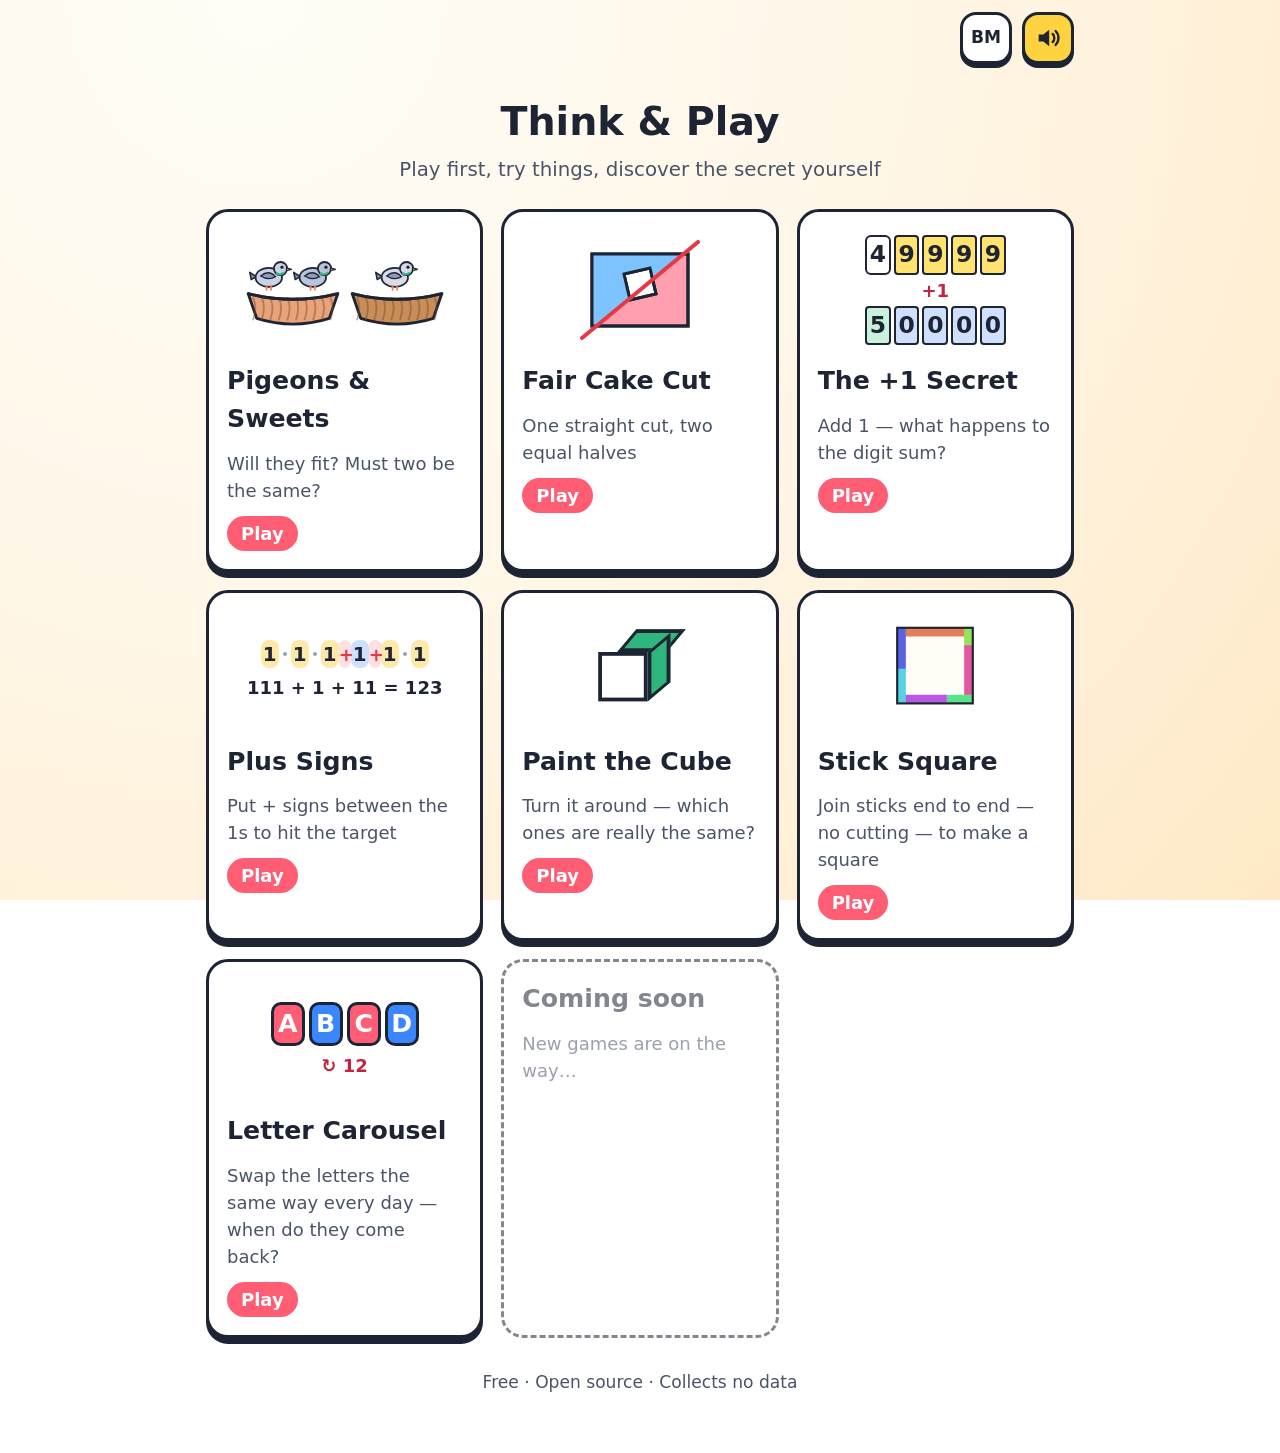
==== commit 78857f92: "Remove home shortcut buttons; +1 Secret goes easy to hard with both digit-sum olympiad questions tog" ====
--- a/index.html
+++ b/index.html
@@ -5,7 +5,7 @@
   <meta name="viewport" content="width=device-width, initial-scale=1, viewport-fit=cover">
   <title>思维小游戏 · Think &amp; Play</title>
   <meta name="description" content="Free, open-source math-thinking games for kids aged 8–12. No accounts, no tracking.">
-  <link rel="stylesheet" href="css/style.css?v=30">
+  <link rel="stylesheet" href="css/style.css?v=31">
 </head>
 <body>
   <header class="topbar">
@@ -31,15 +31,12 @@
         <p data-i18n="gameCutDesc">一刀，切成一样大的两块</p>
         <span class="tag" data-i18n="play">开始玩</span>
       </a>
-      <div class="card">
-        <a class="art" id="digit-art" href="digit.html" tabindex="-1" aria-hidden="true"><div class="odo"><span>4</span><span class="nine">9</span><span class="nine">9</span><span class="nine">9</span><span class="nine">9</span></div><b class="odo-arrow">+1</b><div class="odo"><span class="plus">5</span><span class="zero">0</span><span class="zero">0</span><span class="zero">0</span><span class="zero">0</span></div></a>
+      <a class="card" href="digit.html">
+        <div class="art" id="digit-art"><div class="odo"><span>4</span><span class="nine">9</span><span class="nine">9</span><span class="nine">9</span><span class="nine">9</span></div><b class="odo-arrow">+1</b><div class="odo"><span class="plus">5</span><span class="zero">0</span><span class="zero">0</span><span class="zero">0</span><span class="zero">0</span></div></div>
         <h2 data-i18n="gameDigit">加一的秘密</h2>
         <p data-i18n="gameDigitDesc">加 1 以后，数字和会怎么变？</p>
-        <div class="tag-row">
-          <a class="tag" href="digit.html" data-i18n="play">开始玩</a>
-          <a class="tag alt" href="digit.html#prime" data-i18n="dchPrime">数字和是质数</a>
-        </div>
-      </div>
+        <span class="tag" data-i18n="play">开始玩</span>
+      </a>
       <a class="card" href="plus.html">
         <div class="art" id="plus-art"><div class="ones locked demo"><span class="one b0">1</span><span class="gap"></span><span class="one b0">1</span><span class="gap"></span><span class="one b0">1</span><span class="gap on">+</span><span class="one b1">1</span><span class="gap on">+</span><span class="one b0">1</span><span class="gap"></span><span class="one b0">1</span></div><b class="plus-eq">111 + 1 + 11 = 123</b></div>
         <h2 data-i18n="gamePlus">加号游戏</h2>
@@ -58,15 +55,12 @@
         <p data-i18n="gameStickDesc">首尾接起来，不能截断，拼成正方形</p>
         <span class="tag" data-i18n="play">开始玩</span>
       </a>
-      <div class="card">
-        <a class="art" id="letter-art" href="letter.html" tabindex="-1" aria-hidden="true"><div class="today mini"><span class="ltile" style="background:#ff5d73;color:#fff">A</span><span class="ltile" style="background:#3a86ff;color:#fff">B</span><span class="ltile" style="background:#ff5d73;color:#fff">C</span><span class="ltile" style="background:#3a86ff;color:#fff">D</span></div><b class="odo-arrow">↻ 12</b></a>
+      <a class="card" href="letter.html">
+        <div class="art" id="letter-art"><div class="today mini"><span class="ltile" style="background:#ff5d73;color:#fff">A</span><span class="ltile" style="background:#3a86ff;color:#fff">B</span><span class="ltile" style="background:#ff5d73;color:#fff">C</span><span class="ltile" style="background:#3a86ff;color:#fff">D</span></div><b class="odo-arrow">↻ 12</b></div>
         <h2 data-i18n="gameLetter">字母转转乐</h2>
         <p data-i18n="gameLetterDesc">每天按同样的规则换字母，几天后回到原样？</p>
-        <div class="tag-row">
-          <a class="tag" href="letter.html" data-i18n="play">开始玩</a>
-          <a class="tag alt" href="letter.html#culture" data-i18n="ltchCulture">文化课：天干地支</a>
-        </div>
-      </div>
+        <span class="tag" data-i18n="play">开始玩</span>
+      </a>
       <div class="card soon">
         <h2 data-i18n="comingSoon">快做好了</h2>
         <p data-i18n="noGamesYet">新游戏正在路上……</p>
@@ -76,9 +70,9 @@
     <p class="footer" data-i18n="footer">免费 · 开源 · 不收集任何信息</p>
   </main>
 
-  <script src="js/core.js?v=30"></script>
-  <script src="js/strings.js?v=30"></script>
-  <script src="js/pigeon-skins.js?v=30"></script>
+  <script src="js/core.js?v=31"></script>
+  <script src="js/strings.js?v=31"></script>
+  <script src="js/pigeon-skins.js?v=31"></script>
   <script>
     (function () {
       var sk = MG.PIGEON_ART;
--- a/css/style.css
+++ b/css/style.css
@@ -76,10 +76,6 @@
 .card.soon { opacity: .55; box-shadow: none; border-style: dashed; }
 .card .tag { align-self: flex-start; font-weight: 800; padding: 4px 14px; border-radius: 999px; background: var(--bg2); }
 .card:not(.soon) .tag { background: var(--accent); color: #fff; }
-.card a.art { text-decoration: none; color: inherit; }
-.card .tag-row { display: flex; gap: 8px; flex-wrap: wrap; }
-.card .tag-row .tag { text-decoration: none; min-height: 36px; display: inline-flex; align-items: center; }
-.card .tag-row .tag.alt { background: #3a86ff; }
 .footer { text-align: center; color: var(--ink-soft); margin-top: 32px; font-size: .95rem; }
 .footer a { color: inherit; }
 
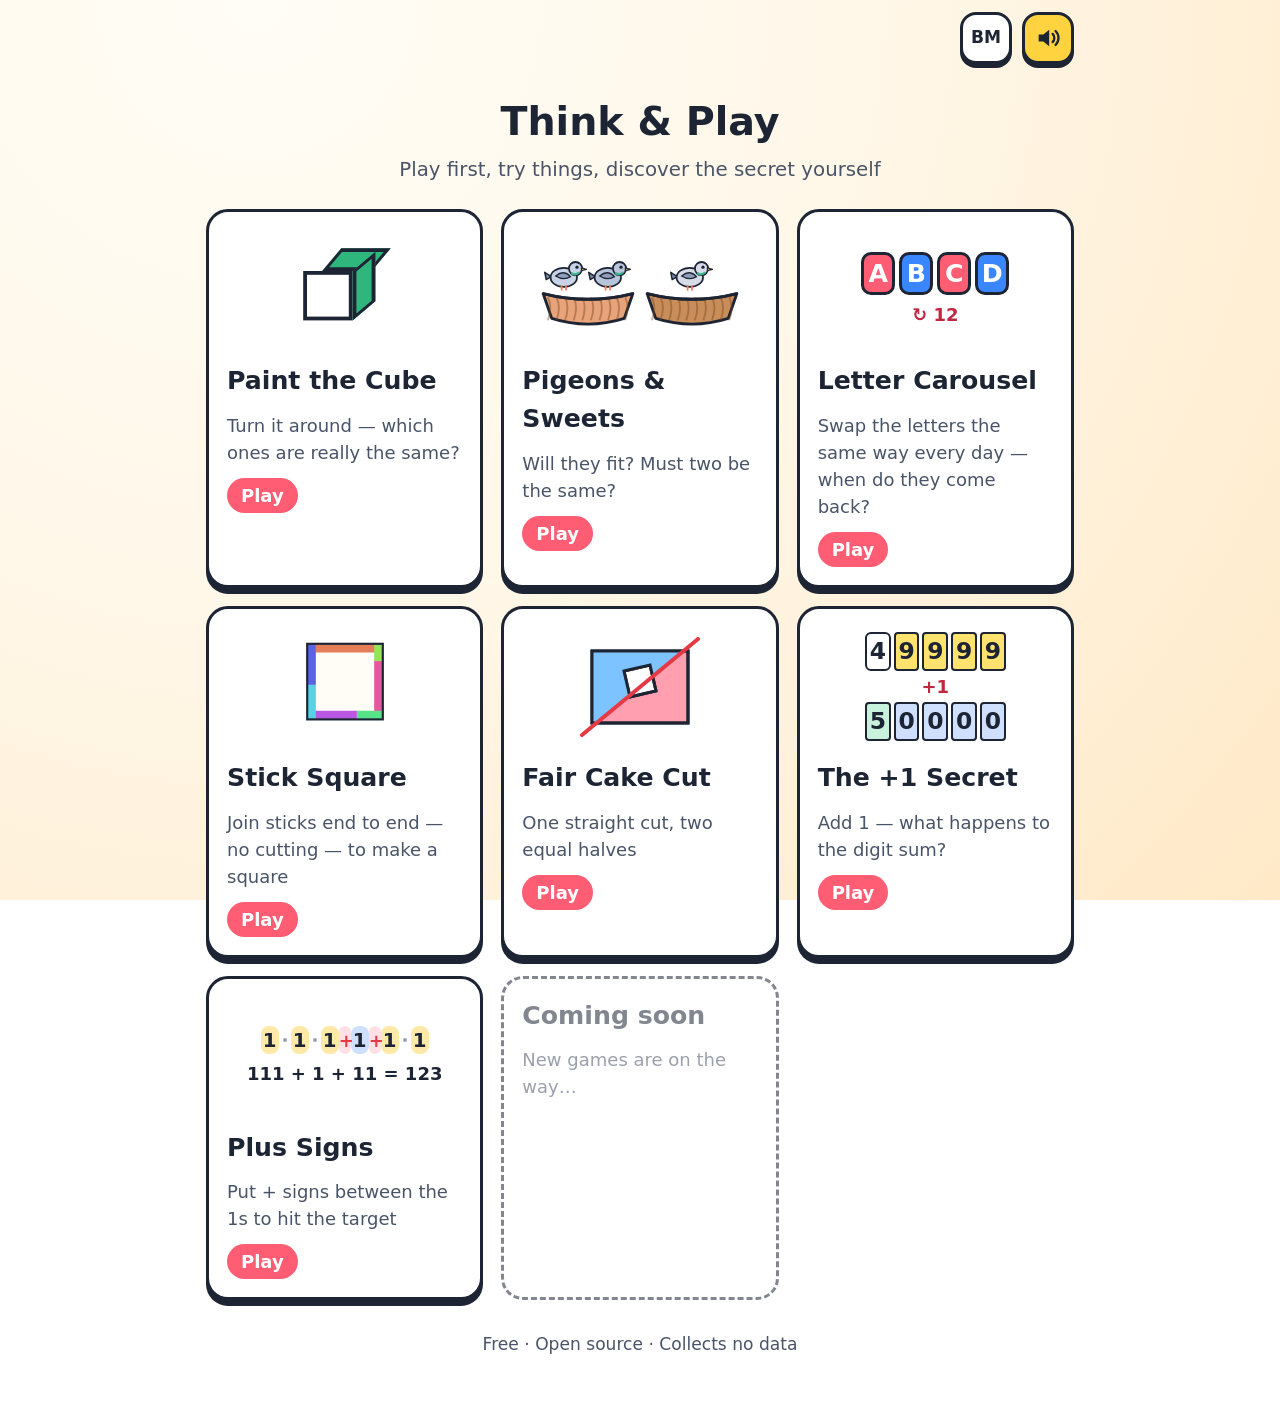
==== commit 8ccae566: "Order games on the home page from most to least fun Paint the Cube, Pigeons & Sweets, Letter Carouse" ====
--- a/index.html
+++ b/index.html
@@ -5,7 +5,7 @@
   <meta name="viewport" content="width=device-width, initial-scale=1, viewport-fit=cover">
   <title>思维小游戏 · Think &amp; Play</title>
   <meta name="description" content="Free, open-source math-thinking games for kids aged 8–12. No accounts, no tracking.">
-  <link rel="stylesheet" href="css/style.css?v=31">
+  <link rel="stylesheet" href="css/style.css?v=33">
 </head>
 <body>
   <header class="topbar">
@@ -19,10 +19,28 @@
     <p class="sub" data-i18n="siteSub">先玩，先试，自己发现秘诀</p>
 
     <div class="cards">
+      <a class="card" href="cube.html">
+        <div class="art" id="cube-art"><div class="mini-cube big"><span class="mt"></span><span class="mf"></span><span class="mr"></span></div></div>
+        <h2 data-i18n="gameCube">涂立方体</h2>
+        <p data-i18n="gameCubeDesc">转一转，看看哪些其实是同一种</p>
+        <span class="tag" data-i18n="play">开始玩</span>
+      </a>
       <a class="card" href="pigeon.html">
         <div class="art" id="pigeon-art"></div>
         <h2 data-i18n="gamePigeon">鸽子与糖果</h2>
         <p data-i18n="gamePigeonDesc">放得下吗？一定会撞吗？</p>
+        <span class="tag" data-i18n="play">开始玩</span>
+      </a>
+      <a class="card" href="letter.html">
+        <div class="art" id="letter-art"><div class="today mini"><span class="ltile" style="background:#ff5d73;color:#fff">A</span><span class="ltile" style="background:#3a86ff;color:#fff">B</span><span class="ltile" style="background:#ff5d73;color:#fff">C</span><span class="ltile" style="background:#3a86ff;color:#fff">D</span></div><b class="odo-arrow">↻ 12</b></div>
+        <h2 data-i18n="gameLetter">字母转转乐</h2>
+        <p data-i18n="gameLetterDesc">每天按同样的规则换字母，几天后回到原样？</p>
+        <span class="tag" data-i18n="play">开始玩</span>
+      </a>
+      <a class="card" href="stick.html">
+        <div class="art" id="stick-art"><svg viewBox="0 0 120 100" aria-hidden="true"><rect x="25" y="10" width="70" height="70" fill="#fffdf6"/><g stroke-width="8"><line x1="25" y1="14" x2="33" y2="14" stroke="hsl(47 72% 62%)"/><line x1="33" y1="14" x2="95" y2="14" stroke="hsl(16 72% 62%)"/><line x1="91" y1="10" x2="91" y2="26" stroke="hsl(94 72% 62%)"/><line x1="91" y1="26" x2="91" y2="80" stroke="hsl(329 72% 62%)"/><line x1="95" y1="76" x2="71" y2="76" stroke="hsl(141 72% 62%)"/><line x1="71" y1="76" x2="25" y2="76" stroke="hsl(282 72% 62%)"/><line x1="29" y1="80" x2="29" y2="48" stroke="hsl(188 72% 62%)"/><line x1="29" y1="48" x2="29" y2="10" stroke="hsl(235 72% 62%)"/></g><rect x="25" y="10" width="70" height="70" fill="none" stroke="#1d2433" stroke-width="2"/></svg></div>
+        <h2 data-i18n="gameStick">小棒拼正方形</h2>
+        <p data-i18n="gameStickDesc">首尾接起来，不能截断，拼成正方形</p>
         <span class="tag" data-i18n="play">开始玩</span>
       </a>
       <a class="card" href="cut.html">
@@ -43,24 +61,6 @@
         <p data-i18n="gamePlusDesc">在一排 1 中间放加号，凑出目标数</p>
         <span class="tag" data-i18n="play">开始玩</span>
       </a>
-      <a class="card" href="cube.html">
-        <div class="art" id="cube-art"><div class="mini-cube big"><span class="mt"></span><span class="mf"></span><span class="mr"></span></div></div>
-        <h2 data-i18n="gameCube">涂立方体</h2>
-        <p data-i18n="gameCubeDesc">转一转，看看哪些其实是同一种</p>
-        <span class="tag" data-i18n="play">开始玩</span>
-      </a>
-      <a class="card" href="stick.html">
-        <div class="art" id="stick-art"><svg viewBox="0 0 120 100" aria-hidden="true"><rect x="25" y="10" width="70" height="70" fill="#fffdf6"/><g stroke-width="8"><line x1="25" y1="14" x2="33" y2="14" stroke="hsl(47 72% 62%)"/><line x1="33" y1="14" x2="95" y2="14" stroke="hsl(16 72% 62%)"/><line x1="91" y1="10" x2="91" y2="26" stroke="hsl(94 72% 62%)"/><line x1="91" y1="26" x2="91" y2="80" stroke="hsl(329 72% 62%)"/><line x1="95" y1="76" x2="71" y2="76" stroke="hsl(141 72% 62%)"/><line x1="71" y1="76" x2="25" y2="76" stroke="hsl(282 72% 62%)"/><line x1="29" y1="80" x2="29" y2="48" stroke="hsl(188 72% 62%)"/><line x1="29" y1="48" x2="29" y2="10" stroke="hsl(235 72% 62%)"/></g><rect x="25" y="10" width="70" height="70" fill="none" stroke="#1d2433" stroke-width="2"/></svg></div>
-        <h2 data-i18n="gameStick">小棒拼正方形</h2>
-        <p data-i18n="gameStickDesc">首尾接起来，不能截断，拼成正方形</p>
-        <span class="tag" data-i18n="play">开始玩</span>
-      </a>
-      <a class="card" href="letter.html">
-        <div class="art" id="letter-art"><div class="today mini"><span class="ltile" style="background:#ff5d73;color:#fff">A</span><span class="ltile" style="background:#3a86ff;color:#fff">B</span><span class="ltile" style="background:#ff5d73;color:#fff">C</span><span class="ltile" style="background:#3a86ff;color:#fff">D</span></div><b class="odo-arrow">↻ 12</b></div>
-        <h2 data-i18n="gameLetter">字母转转乐</h2>
-        <p data-i18n="gameLetterDesc">每天按同样的规则换字母，几天后回到原样？</p>
-        <span class="tag" data-i18n="play">开始玩</span>
-      </a>
       <div class="card soon">
         <h2 data-i18n="comingSoon">快做好了</h2>
         <p data-i18n="noGamesYet">新游戏正在路上……</p>
@@ -70,9 +70,9 @@
     <p class="footer" data-i18n="footer">免费 · 开源 · 不收集任何信息</p>
   </main>
 
-  <script src="js/core.js?v=31"></script>
-  <script src="js/strings.js?v=31"></script>
-  <script src="js/pigeon-skins.js?v=31"></script>
+  <script src="js/core.js?v=33"></script>
+  <script src="js/strings.js?v=33"></script>
+  <script src="js/pigeon-skins.js?v=33"></script>
   <script>
     (function () {
       var sk = MG.PIGEON_ART;
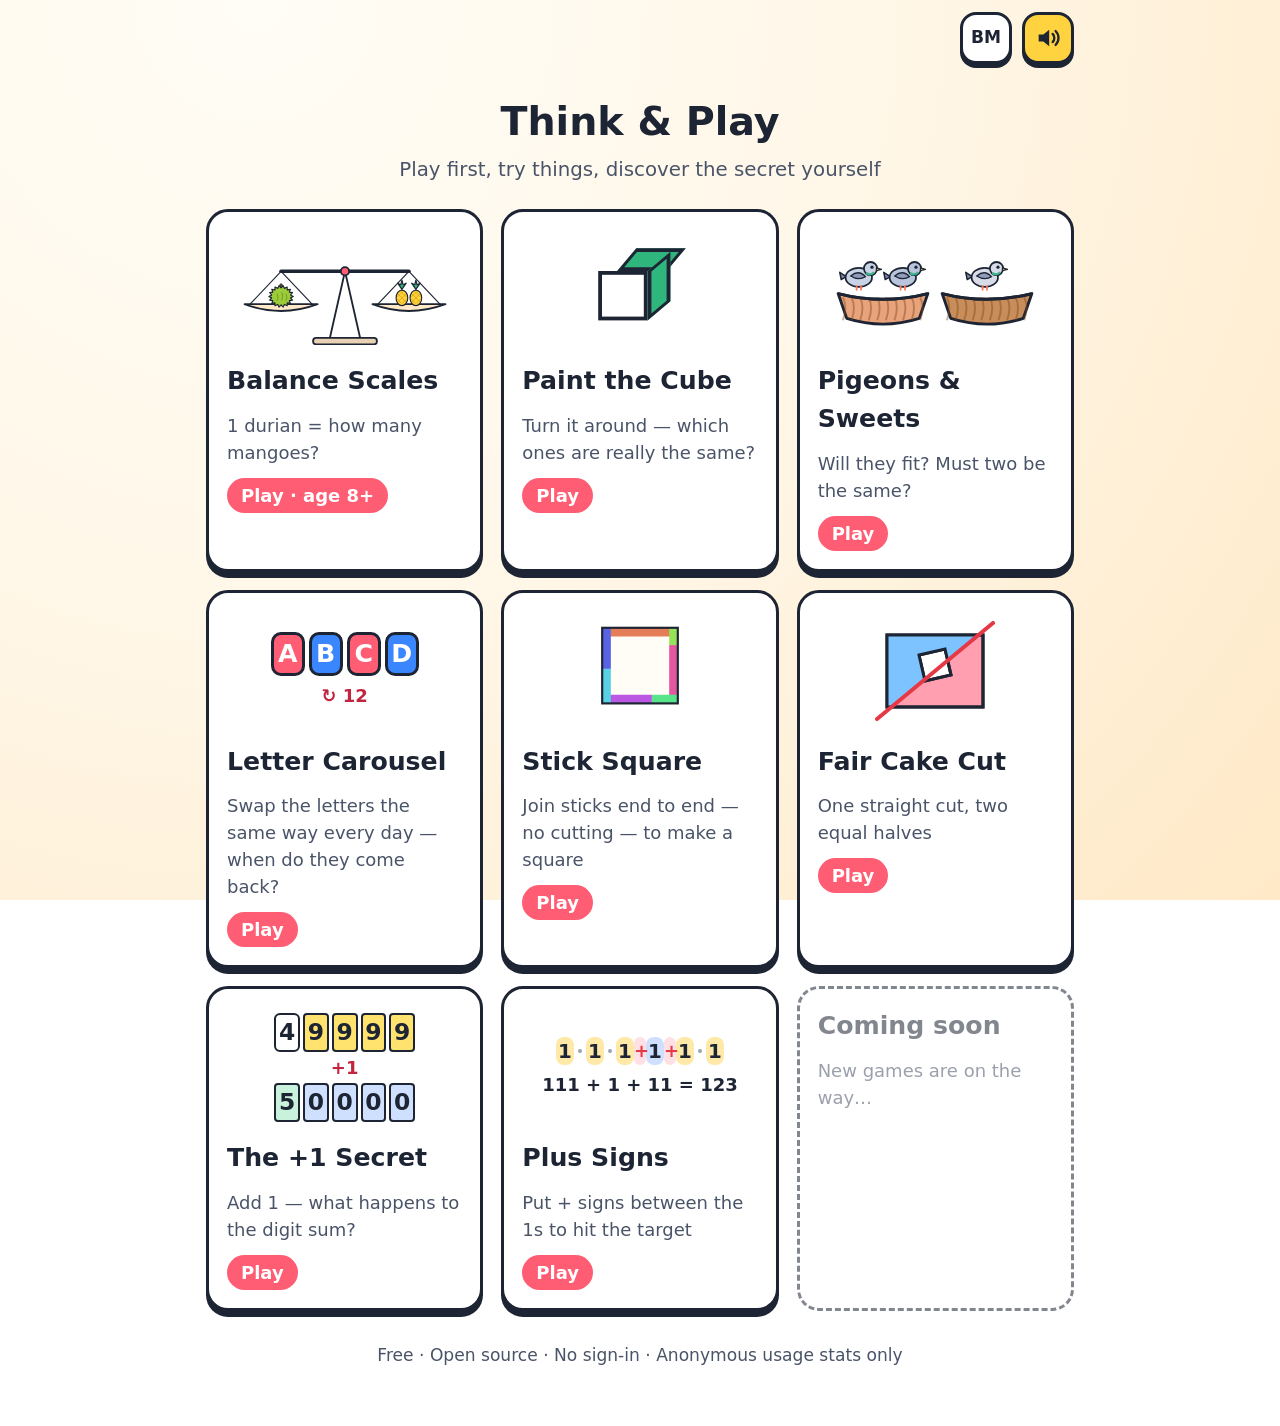
==== commit 4ad8afd3: "Add Balance Scales game, share covers and anonymous analytics - Balance Scales (8+): 9 levels on sub" ====
--- a/index.html
+++ b/index.html
@@ -5,7 +5,7 @@
   <meta name="viewport" content="width=device-width, initial-scale=1, viewport-fit=cover">
   <title>思维小游戏 · Think &amp; Play</title>
   <meta name="description" content="Free, open-source math-thinking games for kids aged 8–12. No accounts, no tracking.">
-  <link rel="stylesheet" href="css/style.css?v=33">
+  <link rel="stylesheet" href="css/style.css?v=35">
 </head>
 <body>
   <header class="topbar">
@@ -19,6 +19,12 @@
     <p class="sub" data-i18n="siteSub">先玩，先试，自己发现秘诀</p>
 
     <div class="cards">
+      <a class="card" href="balance.html">
+        <div class="art" id="balance-art"></div>
+        <h2 data-i18n="gameBalance">天平找相等</h2>
+        <p data-i18n="gameBalanceDesc">1 个榴梿等于几个芒果？</p>
+        <span class="tag"><span data-i18n="play">开始玩</span> · <span data-i18n="age8">8 岁+</span></span>
+      </a>
       <a class="card" href="cube.html">
         <div class="art" id="cube-art"><div class="mini-cube big"><span class="mt"></span><span class="mf"></span><span class="mr"></span></div></div>
         <h2 data-i18n="gameCube">涂立方体</h2>
@@ -67,12 +73,15 @@
       </div>
     </div>
 
-    <p class="footer" data-i18n="footer">免费 · 开源 · 不收集任何信息</p>
+    <p class="footer" data-i18n="footer">免费 · 开源 · 不用登录 · 只做不记名的使用统计</p>
   </main>
 
-  <script src="js/core.js?v=33"></script>
-  <script src="js/strings.js?v=33"></script>
-  <script src="js/pigeon-skins.js?v=33"></script>
+  <script src="js/core.js?v=35"></script>
+  <script src="js/config.js?v=35"></script>
+  <script src="js/track.js?v=35"></script>
+  <script src="js/strings.js?v=35"></script>
+  <script src="js/pigeon-skins.js?v=35"></script>
+  <script src="js/balance-art.js?v=35"></script>
   <script>
     (function () {
       var sk = MG.PIGEON_ART;
@@ -85,6 +94,7 @@
         '<path d="M12 14H108V86H12Z M44 34L70 28L76 54L50 60Z" fill="#7cc3ff" fill-rule="evenodd" clip-path="url(#hl)"/>' +
         '<path d="M12 14H108V86H12Z M44 34L70 28L76 54L50 60Z" fill="none" stroke="#1d2433" stroke-width="3"/>' +
         '<path d="M2 98L118 2" stroke="#e63946" stroke-width="4" stroke-linecap="round"/></svg>';
+      document.getElementById('balance-art').innerHTML = MG.BalanceArt.scale(['D'], ['P', 'P'], { small: true });
       MG.setupTopbar();
     })();
   </script>
--- a/css/style.css
+++ b/css/style.css
@@ -498,3 +498,33 @@
 .gz-card i { font-style: normal; font-size: .7rem; font-weight: 700; color: var(--ink-soft); white-space: nowrap; overflow: hidden; text-overflow: ellipsis; max-width: 100%; }
 .gz-card.cur { background: #ffd23f; box-shadow: 0 0 0 3px #b3261e; }
 .gz-card.cur small { color: #1d2433; }
+
+/* ---------- 天平找相等 ---------- */
+.status.good { color: var(--go); }
+.clues { background: #fffdf6; border: 3px solid var(--line); border-radius: var(--radius); padding: 10px 12px; }
+.clues-title { margin: 0 0 6px; font-size: 1rem; color: var(--ink-soft); }
+.clues-list { display: grid; gap: 8px; grid-template-columns: repeat(auto-fit, minmax(140px, 1fr)); }
+.clue { margin: 0; position: relative; display: flex; flex-direction: column; align-items: center; }
+.clue .scale-svg { width: 100%; max-width: 240px; }
+.clue figcaption { font-size: .9rem; font-weight: 700; color: var(--ink-soft); text-align: center; }
+.clue-n { position: absolute; left: 4px; top: 0; font-weight: 900; font-size: 1.1rem; }
+.balance-board { display: flex; flex-direction: row; align-items: center; justify-content: center; padding: 8px; }
+.balance-board .scale-svg { width: 100%; max-width: 520px; }
+.scale-svg { display: block; }
+.scale-svg .tap-fruit { cursor: pointer; }
+.m-count { display: inline-flex; align-items: center; gap: 6px; min-width: 5.5em; justify-content: center; font-size: 1.6rem; }
+.fruit-icon { display: inline-block; vertical-align: middle; }
+.rule-vs { font-size: 1.4rem; margin: 0 2px; }
+
+.read-scales { display: flex; align-items: center; justify-content: center; gap: 6px; }
+.read-scales .scale-svg { width: 45%; max-width: 220px; }
+.read-arrow { font-size: 2rem; font-weight: 900; }
+.read-done { display: flex; flex-direction: column; align-items: center; gap: 10px; }
+.share-btn { background: #25d366; }
+.toast { position: fixed; left: 50%; bottom: 24px; transform: translateX(-50%); background: var(--ink); color: #fff; padding: 12px 18px; border-radius: 14px; font-weight: 800; z-index: 2000; max-width: calc(100vw - 32px); text-align: center; transition: opacity .4s; }
+.toast.out { opacity: 0; }
+dialog .face.wide { width: auto; height: auto; }
+.win-eq { display: flex; align-items: center; justify-content: center; gap: 6px; flex-wrap: wrap; }
+.win-eq b { font-size: 1.8rem; }
+dialog .face.wide svg { width: 52px; height: 52px; }
+#balance-art .scale-svg { width: 210px; height: 110px; }
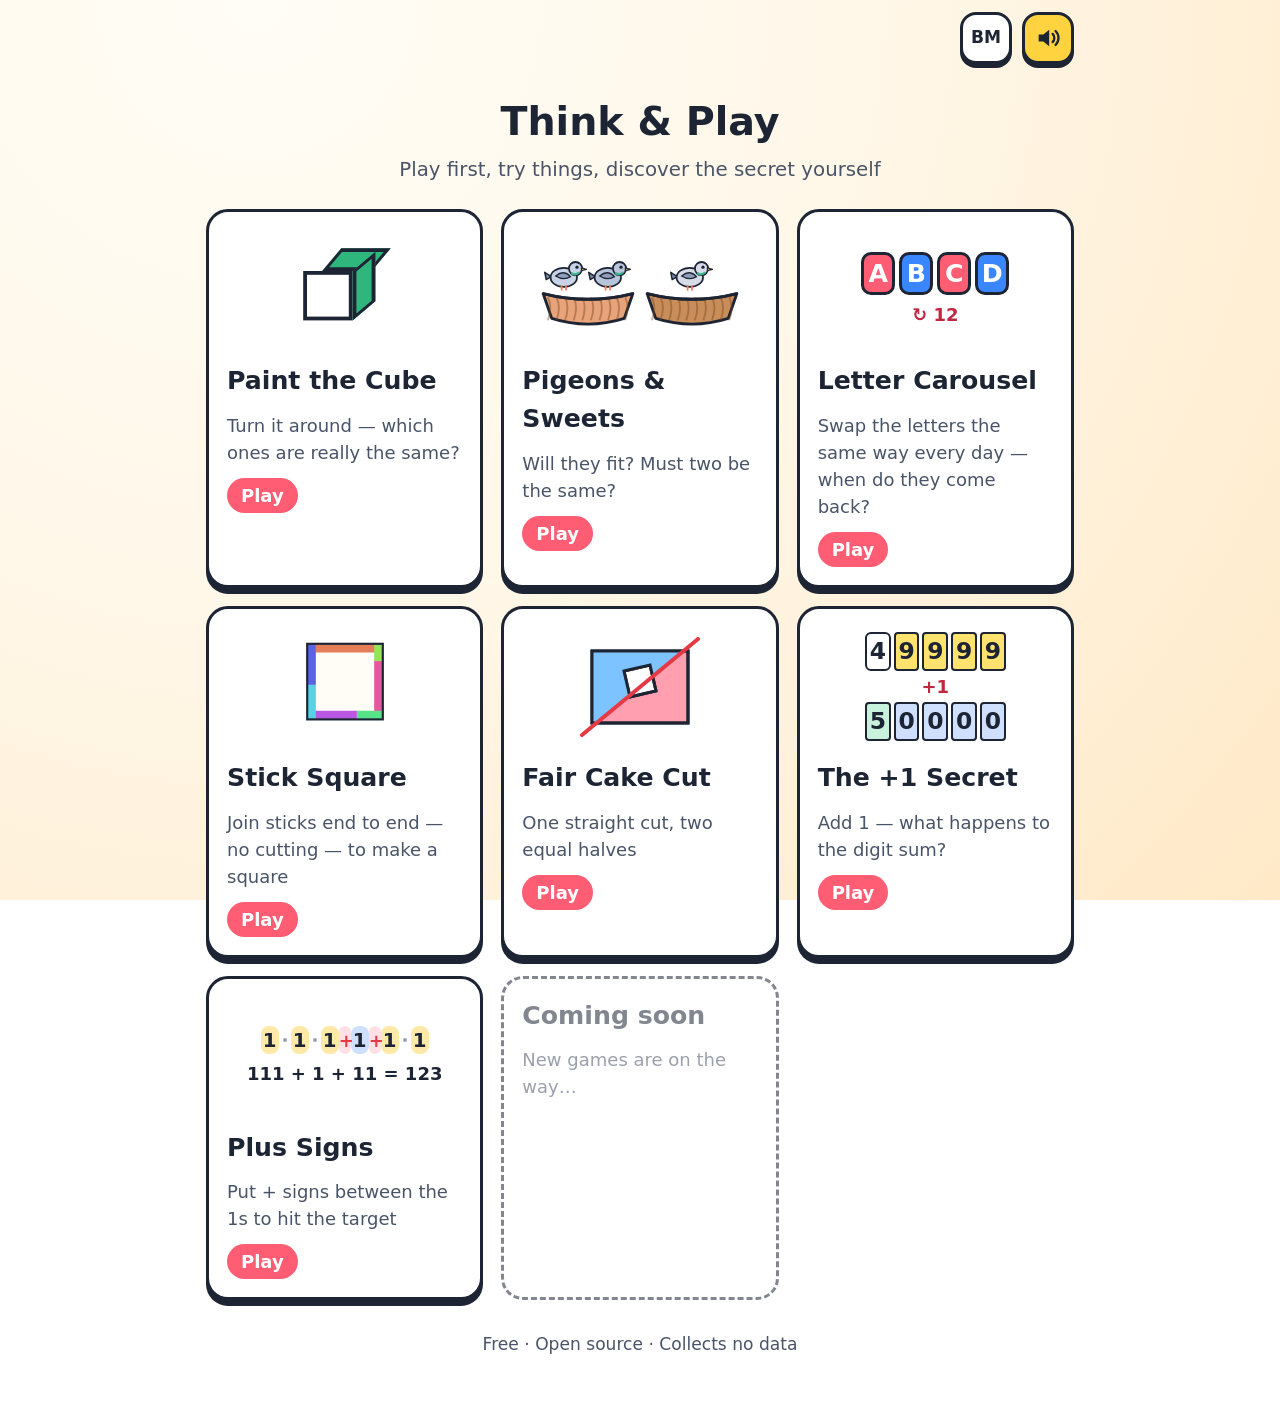
==== commit 72a4ef73: "Revert "Add Balance Scales game, share covers and anonymous analytics" The Balance Scales game, its " ====
--- a/index.html
+++ b/index.html
@@ -5,7 +5,7 @@
   <meta name="viewport" content="width=device-width, initial-scale=1, viewport-fit=cover">
   <title>思维小游戏 · Think &amp; Play</title>
   <meta name="description" content="Free, open-source math-thinking games for kids aged 8–12. No accounts, no tracking.">
-  <link rel="stylesheet" href="css/style.css?v=35">
+  <link rel="stylesheet" href="css/style.css?v=33">
 </head>
 <body>
   <header class="topbar">
@@ -19,12 +19,6 @@
     <p class="sub" data-i18n="siteSub">先玩，先试，自己发现秘诀</p>
 
     <div class="cards">
-      <a class="card" href="balance.html">
-        <div class="art" id="balance-art"></div>
-        <h2 data-i18n="gameBalance">天平找相等</h2>
-        <p data-i18n="gameBalanceDesc">1 个榴梿等于几个芒果？</p>
-        <span class="tag"><span data-i18n="play">开始玩</span> · <span data-i18n="age8">8 岁+</span></span>
-      </a>
       <a class="card" href="cube.html">
         <div class="art" id="cube-art"><div class="mini-cube big"><span class="mt"></span><span class="mf"></span><span class="mr"></span></div></div>
         <h2 data-i18n="gameCube">涂立方体</h2>
@@ -73,15 +67,12 @@
       </div>
     </div>
 
-    <p class="footer" data-i18n="footer">免费 · 开源 · 不用登录 · 只做不记名的使用统计</p>
+    <p class="footer" data-i18n="footer">免费 · 开源 · 不收集任何信息</p>
   </main>
 
-  <script src="js/core.js?v=35"></script>
-  <script src="js/config.js?v=35"></script>
-  <script src="js/track.js?v=35"></script>
-  <script src="js/strings.js?v=35"></script>
-  <script src="js/pigeon-skins.js?v=35"></script>
-  <script src="js/balance-art.js?v=35"></script>
+  <script src="js/core.js?v=33"></script>
+  <script src="js/strings.js?v=33"></script>
+  <script src="js/pigeon-skins.js?v=33"></script>
   <script>
     (function () {
       var sk = MG.PIGEON_ART;
@@ -94,7 +85,6 @@
         '<path d="M12 14H108V86H12Z M44 34L70 28L76 54L50 60Z" fill="#7cc3ff" fill-rule="evenodd" clip-path="url(#hl)"/>' +
         '<path d="M12 14H108V86H12Z M44 34L70 28L76 54L50 60Z" fill="none" stroke="#1d2433" stroke-width="3"/>' +
         '<path d="M2 98L118 2" stroke="#e63946" stroke-width="4" stroke-linecap="round"/></svg>';
-      document.getElementById('balance-art').innerHTML = MG.BalanceArt.scale(['D'], ['P', 'P'], { small: true });
       MG.setupTopbar();
     })();
   </script>
--- a/css/style.css
+++ b/css/style.css
@@ -498,33 +498,3 @@
 .gz-card i { font-style: normal; font-size: .7rem; font-weight: 700; color: var(--ink-soft); white-space: nowrap; overflow: hidden; text-overflow: ellipsis; max-width: 100%; }
 .gz-card.cur { background: #ffd23f; box-shadow: 0 0 0 3px #b3261e; }
 .gz-card.cur small { color: #1d2433; }
-
-/* ---------- 天平找相等 ---------- */
-.status.good { color: var(--go); }
-.clues { background: #fffdf6; border: 3px solid var(--line); border-radius: var(--radius); padding: 10px 12px; }
-.clues-title { margin: 0 0 6px; font-size: 1rem; color: var(--ink-soft); }
-.clues-list { display: grid; gap: 8px; grid-template-columns: repeat(auto-fit, minmax(140px, 1fr)); }
-.clue { margin: 0; position: relative; display: flex; flex-direction: column; align-items: center; }
-.clue .scale-svg { width: 100%; max-width: 240px; }
-.clue figcaption { font-size: .9rem; font-weight: 700; color: var(--ink-soft); text-align: center; }
-.clue-n { position: absolute; left: 4px; top: 0; font-weight: 900; font-size: 1.1rem; }
-.balance-board { display: flex; flex-direction: row; align-items: center; justify-content: center; padding: 8px; }
-.balance-board .scale-svg { width: 100%; max-width: 520px; }
-.scale-svg { display: block; }
-.scale-svg .tap-fruit { cursor: pointer; }
-.m-count { display: inline-flex; align-items: center; gap: 6px; min-width: 5.5em; justify-content: center; font-size: 1.6rem; }
-.fruit-icon { display: inline-block; vertical-align: middle; }
-.rule-vs { font-size: 1.4rem; margin: 0 2px; }
-
-.read-scales { display: flex; align-items: center; justify-content: center; gap: 6px; }
-.read-scales .scale-svg { width: 45%; max-width: 220px; }
-.read-arrow { font-size: 2rem; font-weight: 900; }
-.read-done { display: flex; flex-direction: column; align-items: center; gap: 10px; }
-.share-btn { background: #25d366; }
-.toast { position: fixed; left: 50%; bottom: 24px; transform: translateX(-50%); background: var(--ink); color: #fff; padding: 12px 18px; border-radius: 14px; font-weight: 800; z-index: 2000; max-width: calc(100vw - 32px); text-align: center; transition: opacity .4s; }
-.toast.out { opacity: 0; }
-dialog .face.wide { width: auto; height: auto; }
-.win-eq { display: flex; align-items: center; justify-content: center; gap: 6px; flex-wrap: wrap; }
-.win-eq b { font-size: 1.8rem; }
-dialog .face.wide svg { width: 52px; height: 52px; }
-#balance-art .scale-svg { width: 210px; height: 110px; }
